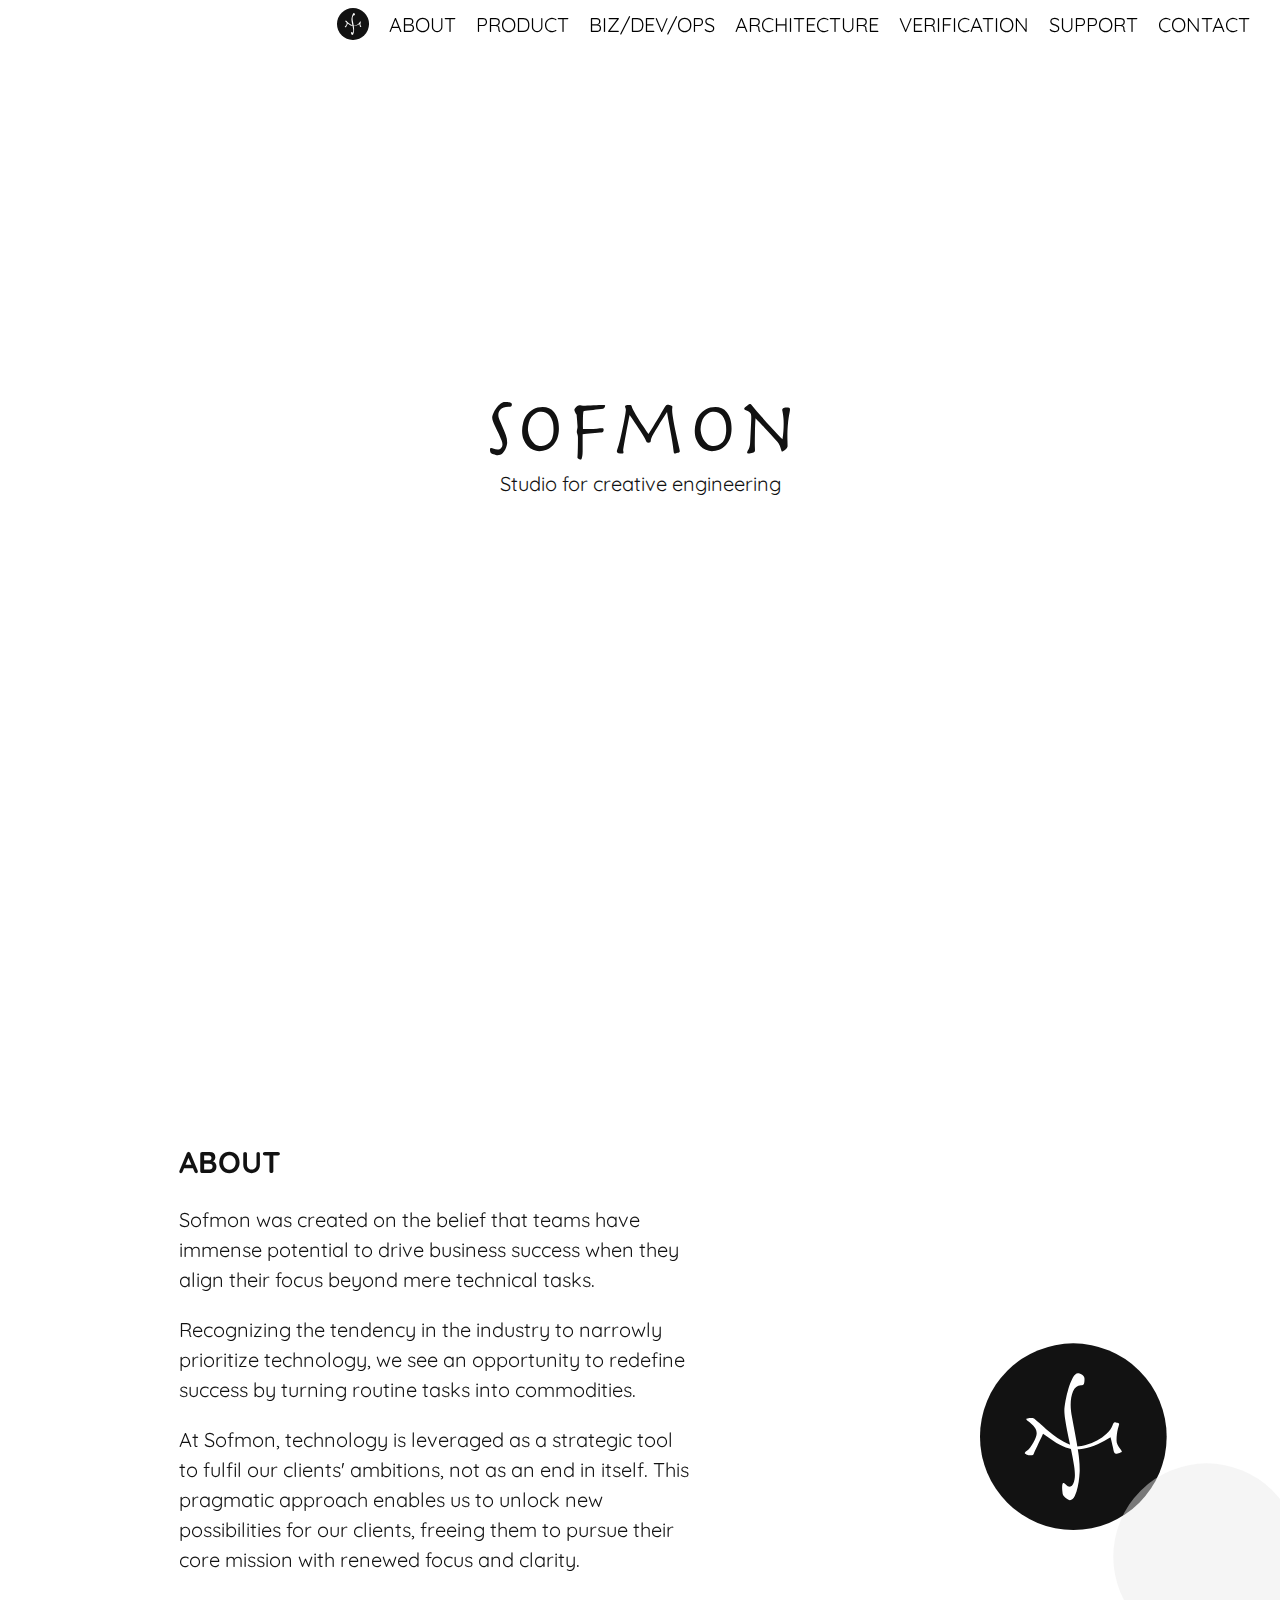
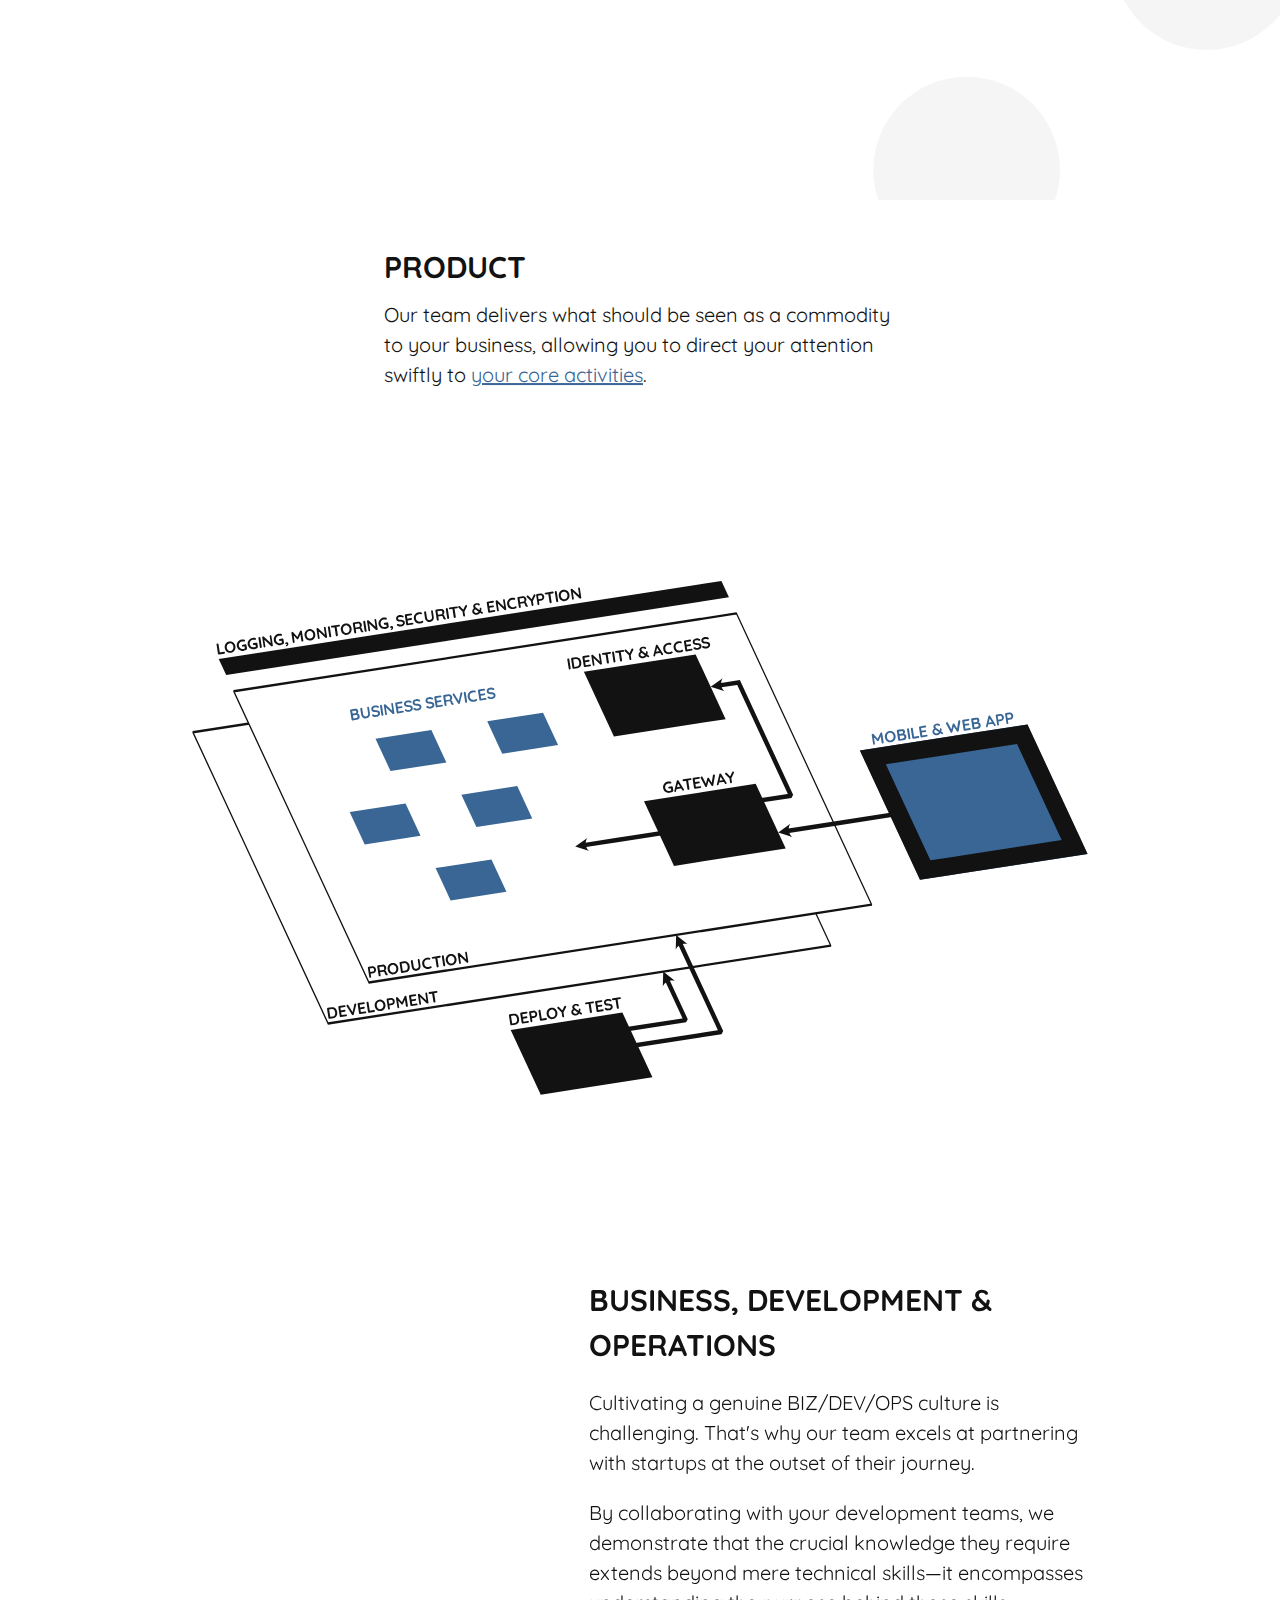
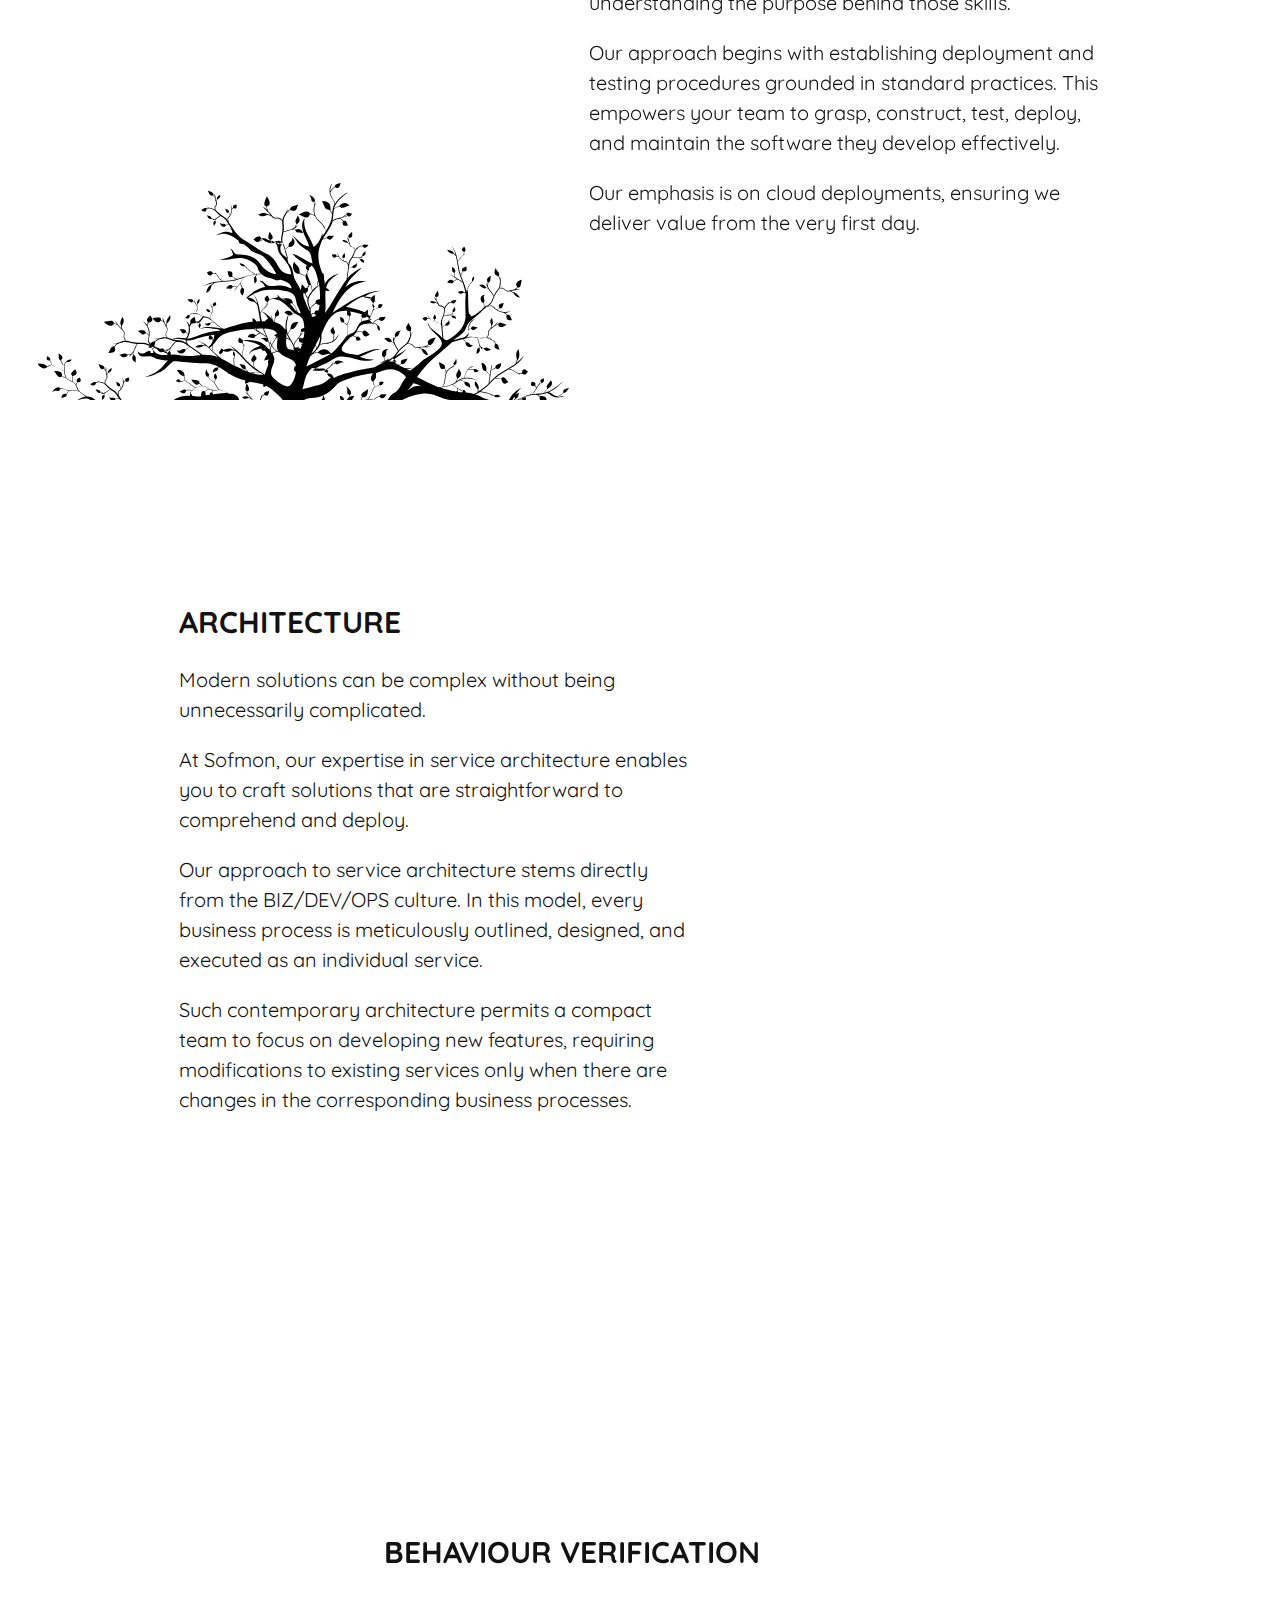
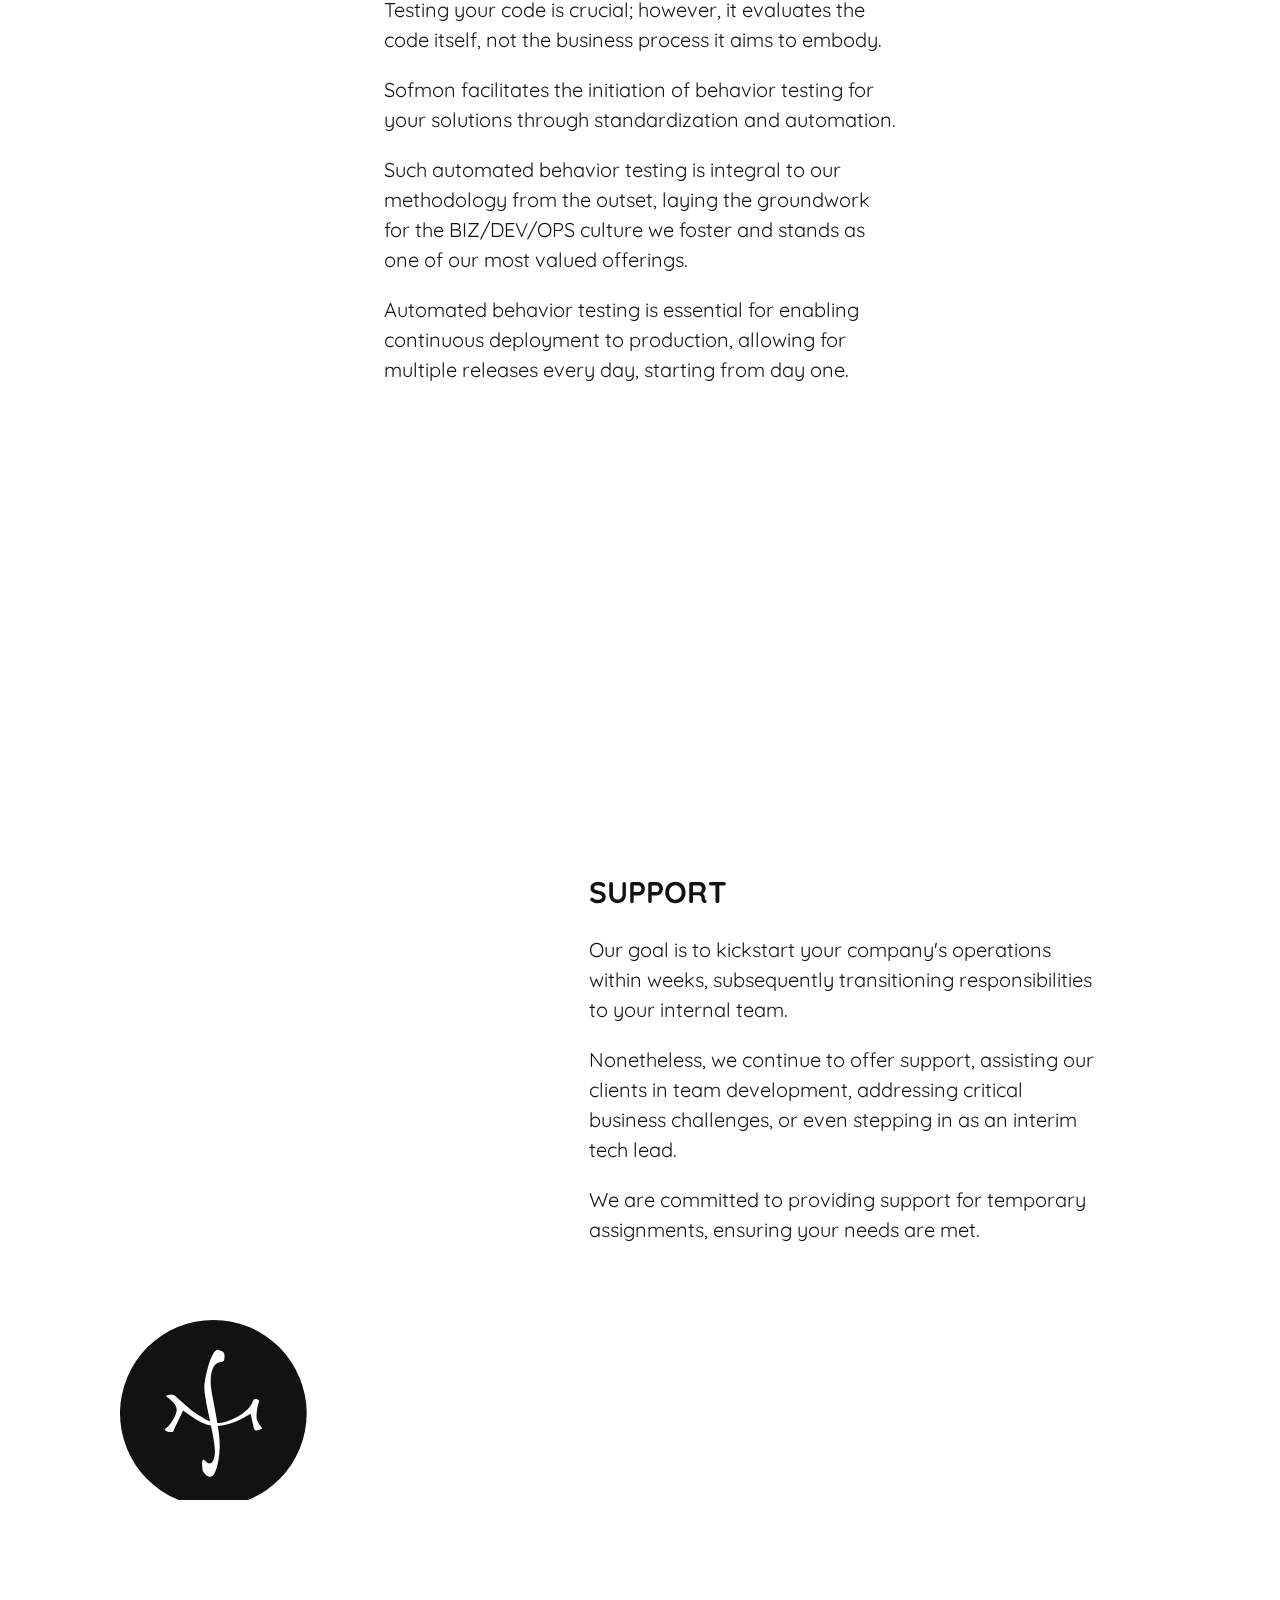
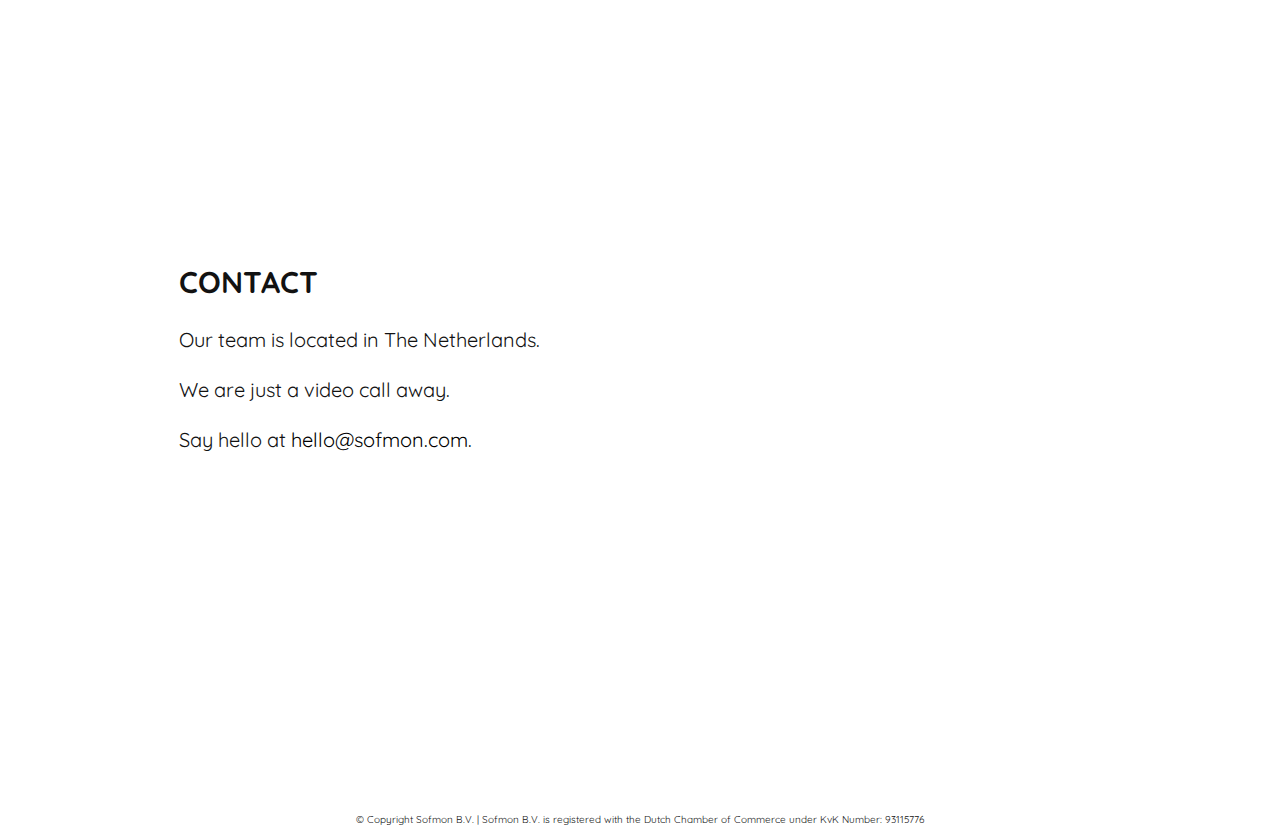
==== docs/index.html @ 9baa93c8 "Cosmetic improvements" ====
<!DOCTYPE html>
<html>

<head>
  <title>sofmon</title>
  <meta charset="utf-8" />
  <meta name="viewport" content="width=device-width, initial-scale=1" />
  <link rel="icon" href="icon.png" />
  <link rel="stylesheet" href="main.css" />
  <link rel="preconnect" href="https://fonts.googleapis.com">
  <link rel="preconnect" href="https://fonts.gstatic.com" crossorigin>
  <link href="https://fonts.googleapis.com/css2?family=Quicksand:wght@500&display=swap" rel="stylesheet">
</head>

<body>
  <section id="home">
    <div class="center" style="text-align: center;">
      <h1><img src="assets/sofmon.svg" width="300px" alt="SOFMON"></h1>

      Studio for creative engineering
    </div>
    <div class="arrow arrow-first"></div>
    <div class="arrow arrow-second"></div>
  </section>
  <section id="about">
    <div class="bg rellax" data-rellax-speed="1" style="background-image: url('assets/about1.svg');"></div>
    <div class="bg rellax" data-rellax-speed="5" style="background-image: url('assets/about2.svg');"></div>
    <div class="bg rellax" data-rellax-speed="15" style="background-image: url('assets/about3.svg');"></div>
    <div class="left">
      <h2>ABOUT</h2>

      <p>Sofmon was created on the belief that teams have immense potential to drive business success when they align
        their focus beyond mere technical tasks.</p>

      <p>Recognizing the tendency in the industry to narrowly prioritize technology, we see an opportunity to redefine
        success by turning routine tasks into commodities.</p>

      <p>At Sofmon, technology is leveraged as a strategic tool to fulfil our clients' ambitions, not as an end in
        itself. This pragmatic approach enables us to unlock new possibilities for our clients, freeing them to pursue
        their core
        mission with renewed focus and clarity.
      </p>
    </div>
  </section>
  <section id="product">
    <div class="center">
      <div>
        <h2>PRODUCT</h2>
        Our team delivers what should be seen as a commodity to your business, allowing you to direct your attention
        swiftly to <span style="color:#396695; text-decoration: underline;">your core activities</span>.
      </div>
      <div class="product-image">
        <object class="rellax" data-rellax-speed="1" type="image/svg+xml" data="assets/product.svg"></object>
      </div>
    </div>
  </section>
  <section id="biz-dev-ops">
    <div class="bg rellax" data-rellax-speed="3" style="background-image: url('assets/bizdevops.svg');"></div>
    <div class="right">
      <h2>BUSINESS, DEVELOPMENT &amp; OPERATIONS</h2>

      <p>Cultivating a genuine BIZ/DEV/OPS culture is challenging. That's why our team excels at partnering with
        startups at the outset of their journey.</p>

      <p>By collaborating with your development teams, we demonstrate that the crucial knowledge they require extends
        beyond mere technical skills—it encompasses understanding the purpose behind those skills.</p>

      <p>Our approach begins with establishing deployment and testing procedures grounded in standard practices. This
        empowers your team to grasp, construct, test, deploy, and maintain the software they develop effectively.</p>

      <p>Our emphasis is on cloud deployments, ensuring we deliver value from the very first day.</p>
    </div>
  </section>
  <section id="architecture">
    <div class="bg rellax" data-rellax-speed="5" style="background-image: url('assets/arch1.svg');"></div>
    <div class="bg rellax" data-rellax-speed="6" style="background-image: url('assets/arch2.svg');"></div>
    <div class="left">
      <h2>ARCHITECTURE</h2>

      <p>Modern solutions can be complex without being unnecessarily complicated.</p>

      <p>At Sofmon, our expertise in service architecture enables you to craft solutions that are straightforward to
        comprehend and deploy.</p>

      <p>Our approach to service architecture stems directly from the BIZ/DEV/OPS culture. In this model, every business
        process is meticulously outlined, designed, and executed as an individual service.</p>

      <p>Such contemporary architecture permits a compact team to focus on developing new features, requiring
        modifications to existing services only when there are changes in the corresponding business processes.</p>
    </div>
  </section>
  <section id="verification">
    <div class="bg rellax" data-rellax-speed="2" style="background-image: url('assets/behave.svg');"></div>
    <div class="center">
      <h2>BEHAVIOUR VERIFICATION</h2>

      <p>Testing your code is crucial; however, it evaluates the code itself, not the business process it aims to
        embody.</p>

      <p>Sofmon facilitates the initiation of behavior testing for your solutions through standardization and
        automation.</p>

      <p>Such automated behavior testing is integral to our methodology from the outset, laying the groundwork for the
        BIZ/DEV/OPS culture we foster and stands as one of our most valued offerings.</p>

      <p>Automated behavior testing is essential for enabling continuous deployment to production, allowing for multiple
        releases every day, starting from day one.</p>
    </div>
  </section>
  <section id="support">
    <div class="bg rellax" data-rellax-speed="1" style="background-image: url('assets/support1.svg');"></div>
    <div class="bg rellax" data-rellax-speed="5" style="background-image: url('assets/support2.svg');"></div>
    <div class="bg rellax" data-rellax-speed="15" style="background-image: url('assets/support3.svg');"></div>
    <div class="right">
      <h2>SUPPORT</h2>

      <p>Our goal is to kickstart your company's operations within weeks, subsequently transitioning responsibilities to
        your internal team.</p>

      <p>Nonetheless, we continue to offer support, assisting our clients in team development, addressing critical
        business challenges, or even stepping in as an interim tech lead.</p>

      <p>We are committed to providing support for temporary assignments, ensuring your needs are met.</p>
    </div>
  </section>
  <section id="contact">
    <div class="bg rellax" data-rellax-speed="10" style="background-image: url('assets/contact.svg');"></div>
    <div class="left">
      <h2>CONTACT</h2>

      <p>Our team is located in The Netherlands.</p>
      <p>We are just a video call away.</p>
      <p>Say hello at <a href="mailto:hello@sofmon.com">hello@sofmon.com</a>.</p>
    </div>
  </section>
  <nav>
    <ul>
      <li style="padding-top:8px; padding-bottom: 0;"><a href="#home"><img src="assets/sm.svg" width="32px"></a></li>
      <li><a href="#about">ABOUT</a></li>
      <li><a href="#product">PRODUCT</a></li>
      <li><a href="#biz-dev-ops">BIZ/DEV/OPS</a></li>
      <li><a href="#architecture">ARCHITECTURE</a></li>
      <li><a href="#verification">VERIFICATION</a></li>
      <li><a href="#support">SUPPORT</a></li>
      <li><a href="#contact">CONTACT</a></li>
    </ul>
  </nav>
  <script src="rellax/rellax.min.js"></script>
  <script>
    // Accepts any class name
    var rellax = new Rellax('.rellax', { center: true });
  </script>

<footer>
  <p>&copy; Copyright Sofmon B.V. | Sofmon B.V. is registered with the Dutch Chamber of Commerce under KvK Number: 93115776</p>
</body>

</html>
---- docs/main.css ----
html {
  scroll-behavior: smooth;
}

body {
  font-family: 'Quicksand', sans-serif;
  font-size: 20px;
  line-height: 1.5;
  padding: 0;
  margin: 0;
  color: #121212;
  background: #ffffff;
}

h1 {
  color: #121212;
  padding: 0;
  margin: 0;
  font-size: 66px;
  line-height: 1;
}

h2, h3, h4 {
  color: #121212;
  padding: 0;
  margin-bottom: 10px;
}

p {
  padding: 0;
  margin-bottom: 10px;
}

a {
  color: #000000;
  text-decoration: none;
}

nav {
  position: fixed;
  top: 0px;
  white-space: nowrap;
  width: 100%;
  background: #FFFFFFAA;
}

nav ul {
  list-style: none;
  margin: 0;
  padding-right: 20px;
  float: right;
}

nav ul li {
  float: left;
  padding: 10px;
}

section {
  /* fallback for older browsers */
  height: 500px;
  height: 100vh;
  overflow: hidden;
  position: relative;
}

.product-image {
  margin-top: 60px;
  position: relative;
  left: 50%;
  -webkit-transform: translate(-50%, 0);
  transform: translate(-50%, 0);
  width: 70vw;
  height: 70vh;
}

.center {
  text-align: left;
  position: absolute;
  left: 50%;
  top: 50%;
  -webkit-transform: translate(-50%, -50%);
  transform: translate(-50%, -50%);
  width: 40vw;
  background: #FFFFFFAA;
}

.right {
  text-align: left;
  position: absolute;
  left: 50%;
  top: 50%;
  -webkit-transform: translate(-10%, -50%);
  transform: translate(-10%, -50%);
  width: 40vw;
  background: #FFFFFFAA;
}

.left {
  text-align: left;
  position: absolute;
  left: 50%;
  top: 50%;
  -webkit-transform: translate(-90%, -50%);
  transform: translate(-90%, -50%);
  width: 40vw;
  background: #FFFFFFAA;
}

.bg {
  position: absolute;
  left: 0;
  bottom: 0;
  width: 100%;
  height: 100%;
  background-size: cover;
  background-repeat: no-repeat;
  background-position: center bottom;
  background-attachment: fixed;
}

footer {
  text-align: center;
  padding: 2px;
  font-size: 10px;
}

@media only screen and (max-width: 800px) {
  nav {
    display: none;
  }
  .arrow {
    display: none;
  }
  section {
    /* fallback for older browsers */
    height: auto;
    height: auto;
    overflow: visible;
    position: relative;
  }
  h1 {
    margin-top: 50px;
  }
  .product-image {
    margin-top: 20px;
    position: relative;
    left: 0;
    -webkit-transform: translate(0, 0);
    transform: translate(0, 0);
    width: auto;
    height: auto;
  }
  .center, .right, .left {
    text-align: left;
    position: relative;
    left: 0;
    top: 0;
    -webkit-transform: translate(0, 0);
    transform: translate(0, 0);
    width: auto;
    background: #FFFFFFCC;
    padding: 10px;
  }
  .bg {
    display: none;
  }
  footer {
    text-align: left;
    margin: 10px;
  }
}

/* scroll arrow */

.arrow {
  opacity: 0;
  position: absolute;
  left: 50%;
  top: 90%;
  transform-origin: 50% 90%;
  transform: translate3d(-50%, -90%, 0);
}

.arrow-first {
  animation: arrow-movement 2s ease-in-out infinite;
}

.arrow-second {
  animation: arrow-movement 2s 1s ease-in-out infinite;
}

.arrow:before, .arrow:after {
  background: #414141;
  content: '';
  display: block;
  height: 1px;
  position: absolute;
  top: 0;
  left: 0;
  width: 20px;
}

.arrow:before {
  transform: rotate(45deg) translateX(-23%);
  transform-origin: top left;
}

.arrow:after {
  transform: rotate(-45deg) translateX(23%);
  transform-origin: top right;
}

@keyframes arrow-movement {
  0% {
    opacity: 0;
    top: 88%;
  }
  70% {
    opacity: 1;
  }
  100% {
    opacity: 0;
  }
}
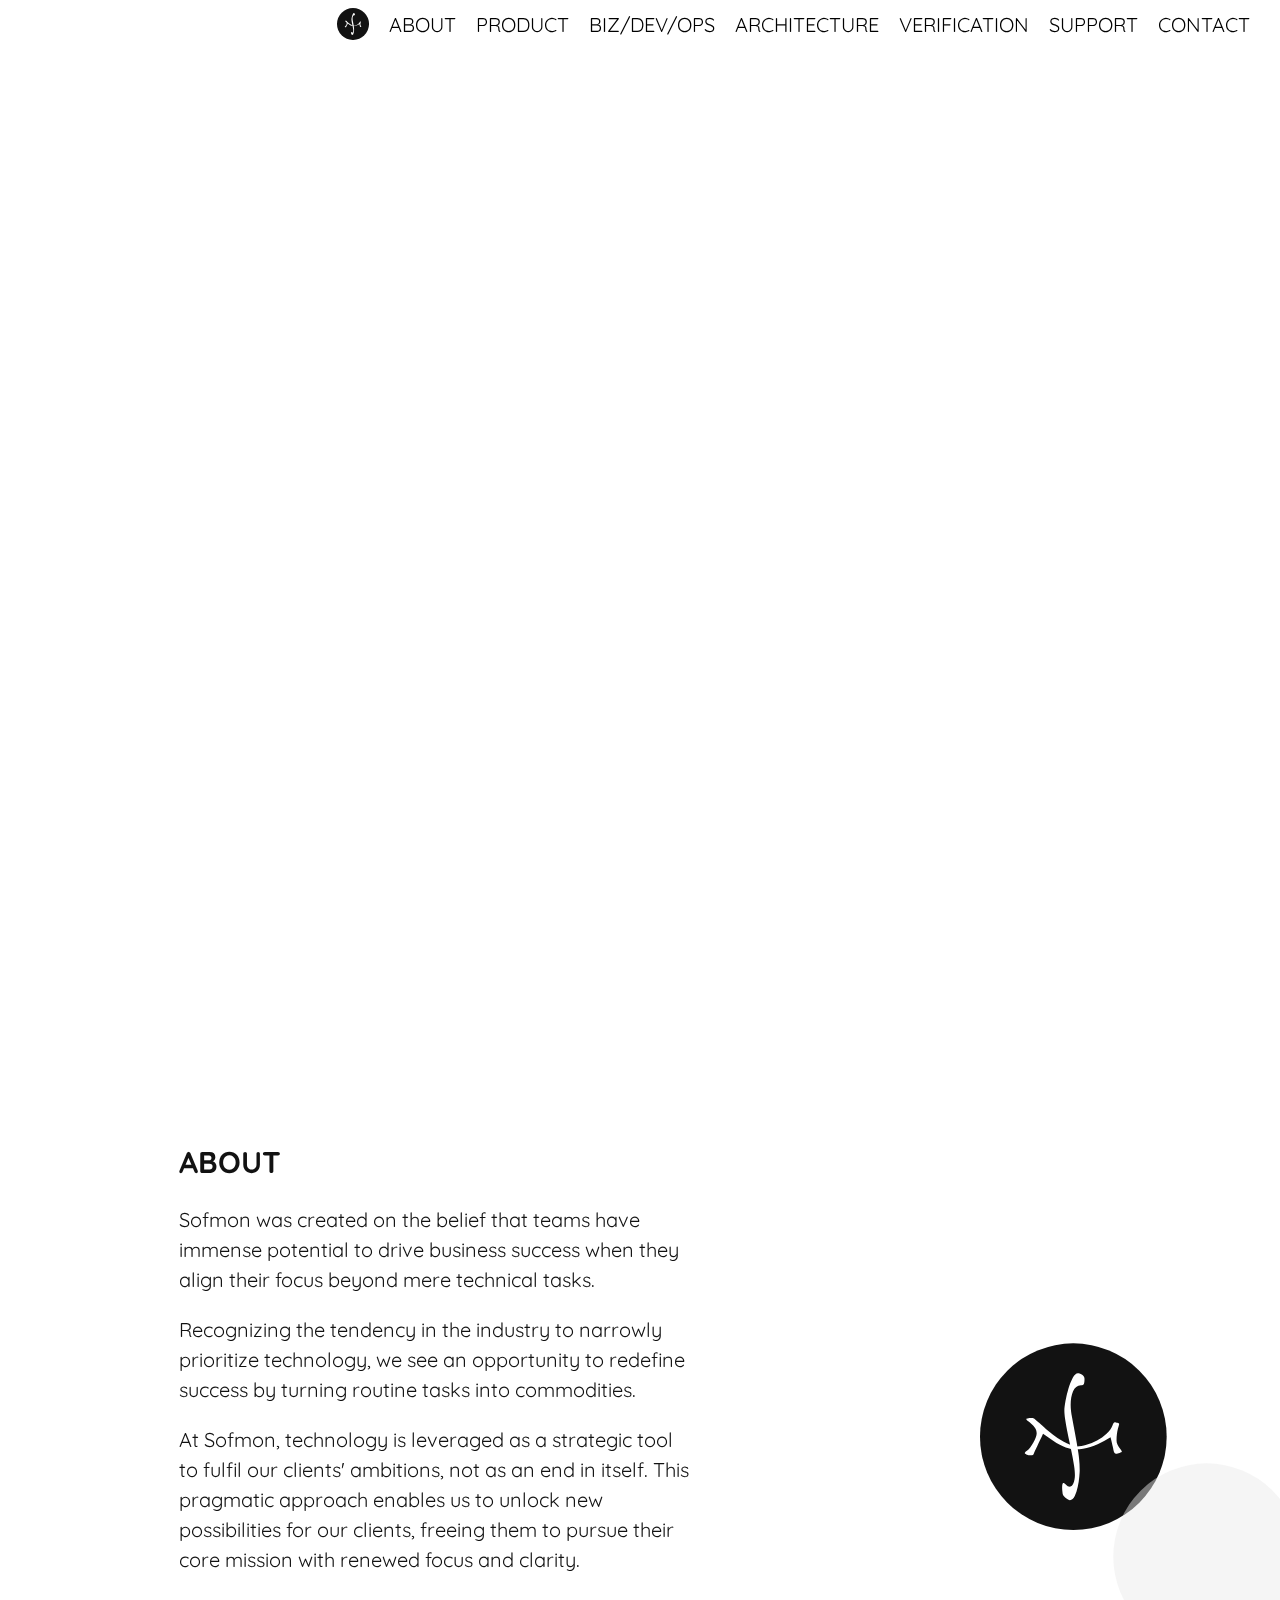
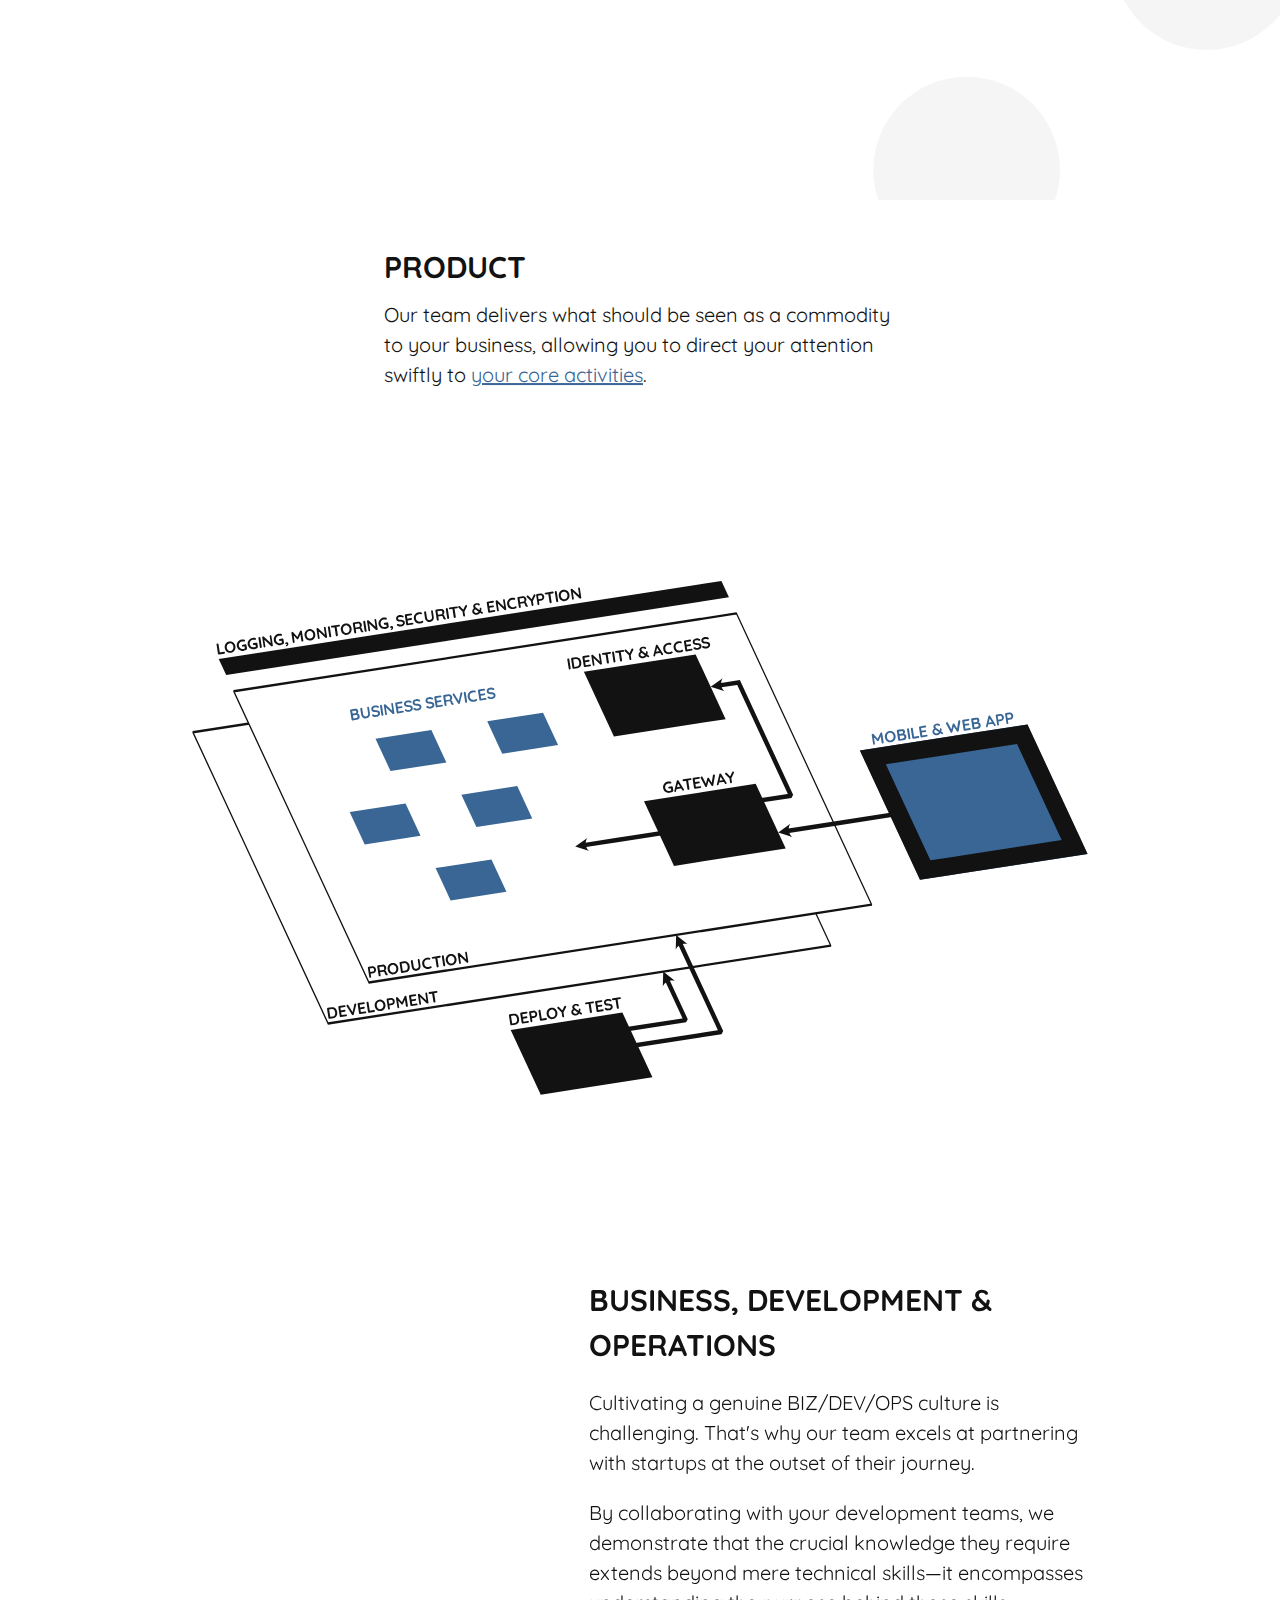
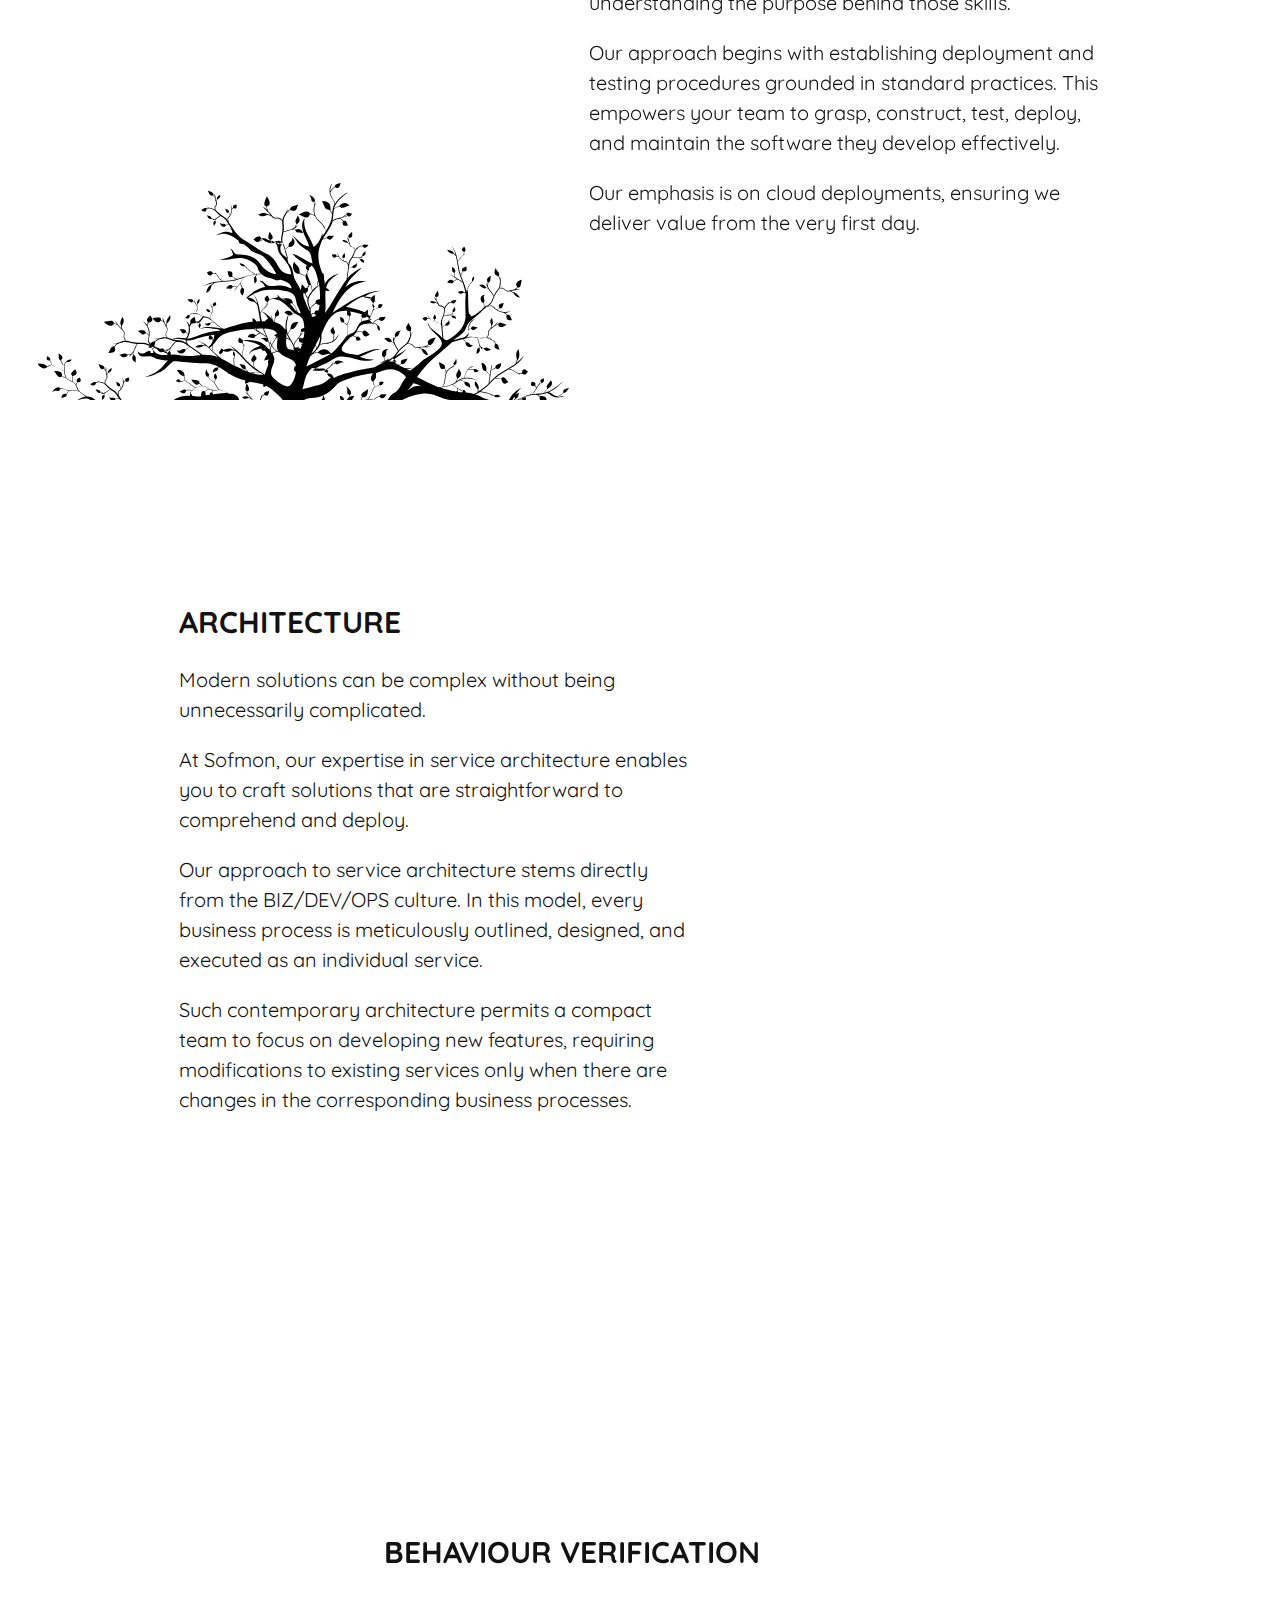
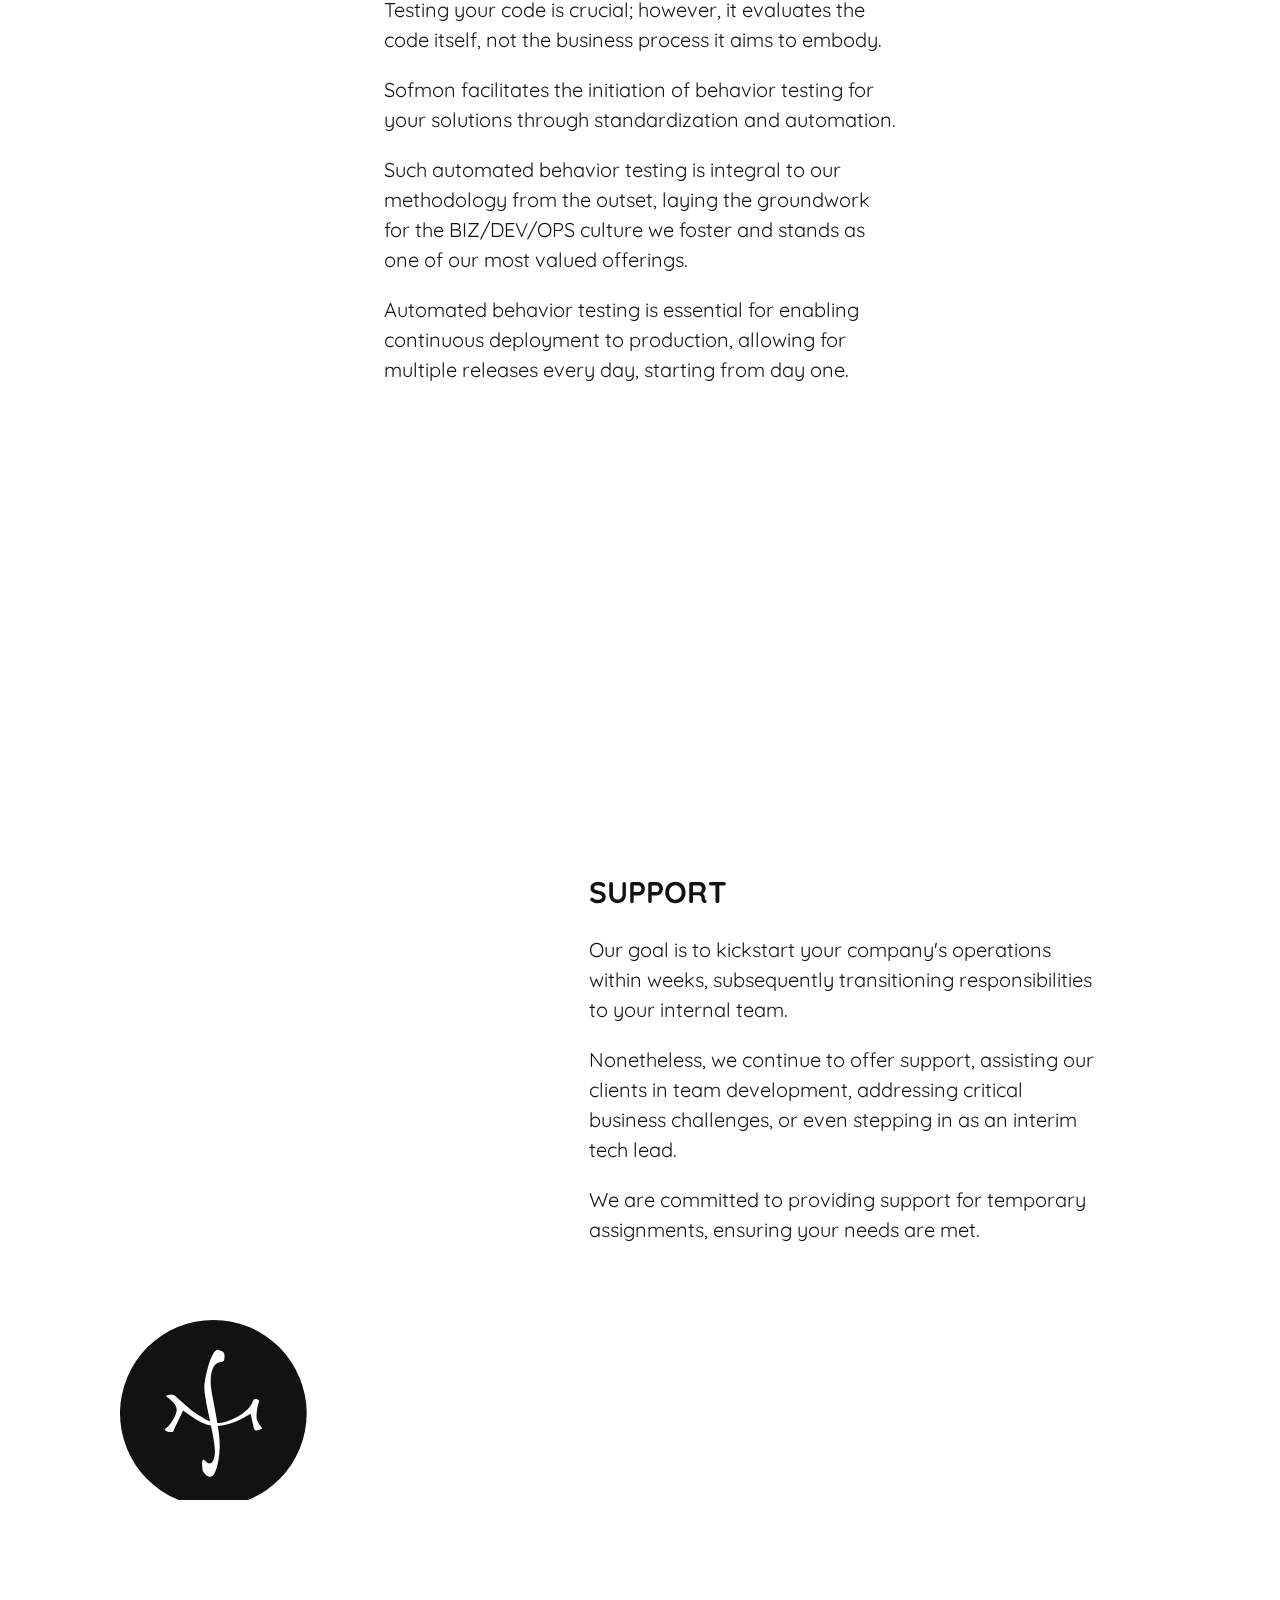
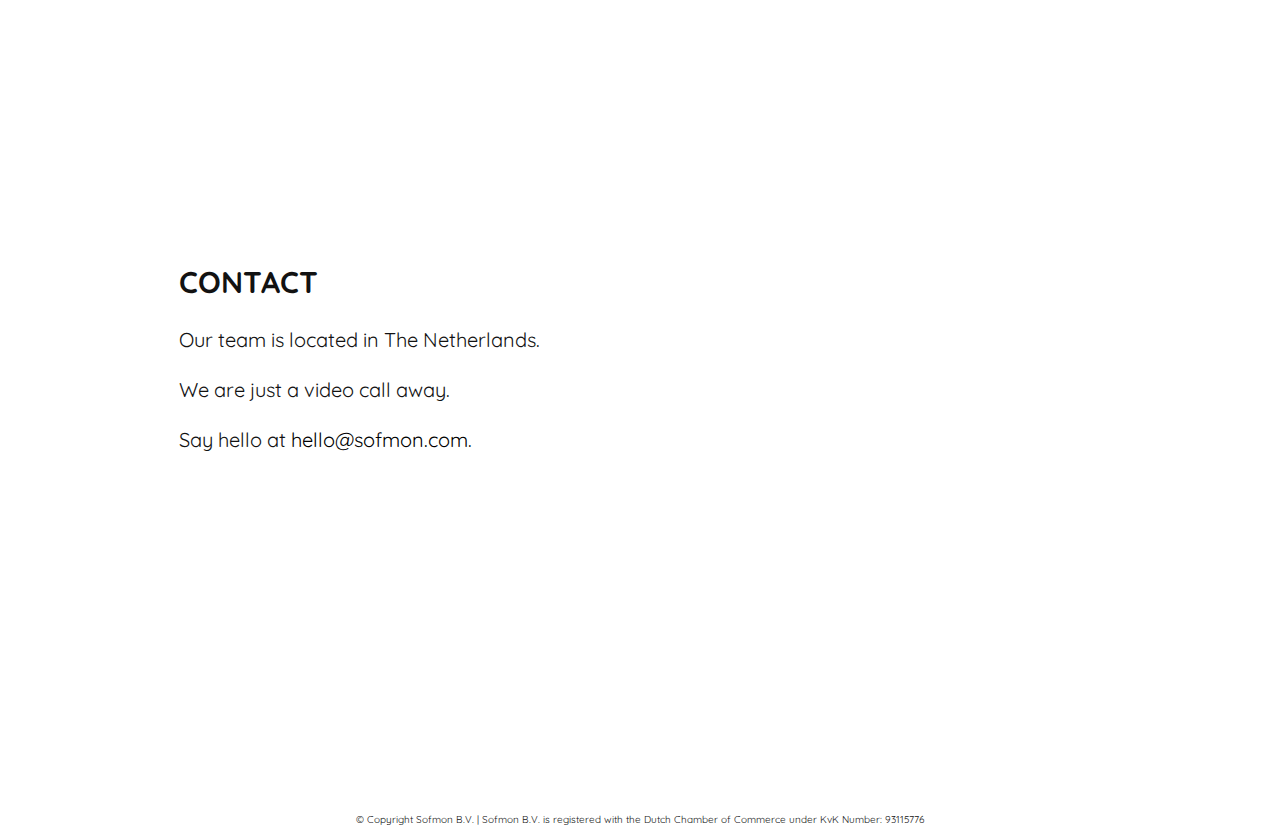
==== commit 78900e0c: "Adding intro video" ====
--- a/docs/index.html
+++ b/docs/index.html
@@ -14,10 +14,8 @@
 
 <body>
   <section id="home">
-    <div class="center" style="text-align: center;">
-      <h1><img src="assets/sofmon.svg" width="300px" alt="SOFMON"></h1>
-
-      Studio for creative engineering
+    <div class="start" style="text-align: center;">
+      <div style="position: relative; overflow: hidden; aspect-ratio: 1920/1080"><iframe src="https://share.synthesia.io/embeds/videos/47afa7d8-3240-45ff-8194-a4feb483b802" loading="lazy" title="Synthesia video player - Intro" allow="encrypted-media; fullscreen;" style="position: absolute; width: 100%; height: 100%; top: 0; left: 0; border: none; padding: 0; margin: 0; overflow:hidden;"></iframe></div>
     </div>
     <div class="arrow arrow-first"></div>
     <div class="arrow arrow-second"></div>
--- a/docs/main.css
+++ b/docs/main.css
@@ -72,6 +72,17 @@
   transform: translate(-50%, 0);
   width: 70vw;
   height: 70vh;
+}
+
+.start {
+  text-align: left;
+  position: absolute;
+  left: 50%;
+  top: 50%;
+  -webkit-transform: translate(-50%, -50%);
+  transform: translate(-50%, -50%);
+  width: 70vw;
+  background: #FFFFFFAA;
 }
 
 .center {
@@ -151,7 +162,7 @@
     width: auto;
     height: auto;
   }
-  .center, .right, .left {
+  .start, .center, .right, .left {
     text-align: left;
     position: relative;
     left: 0;
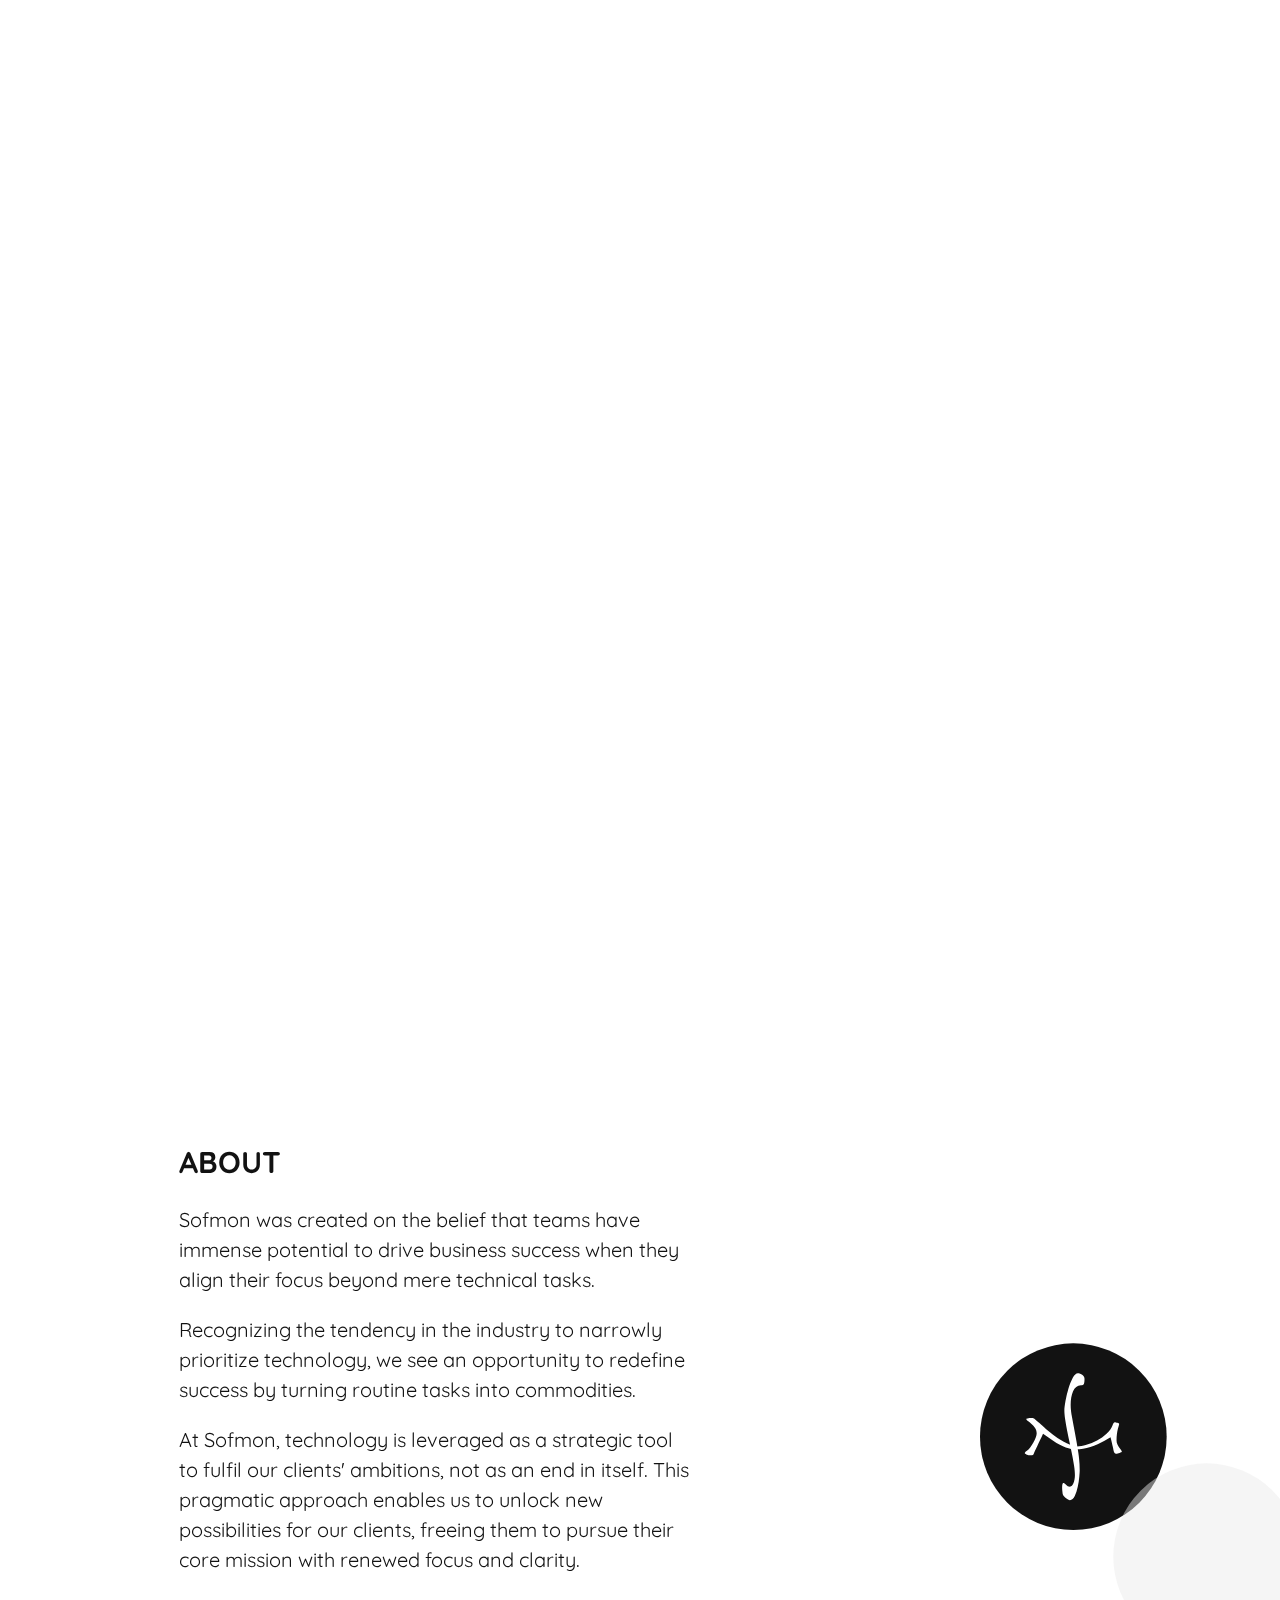
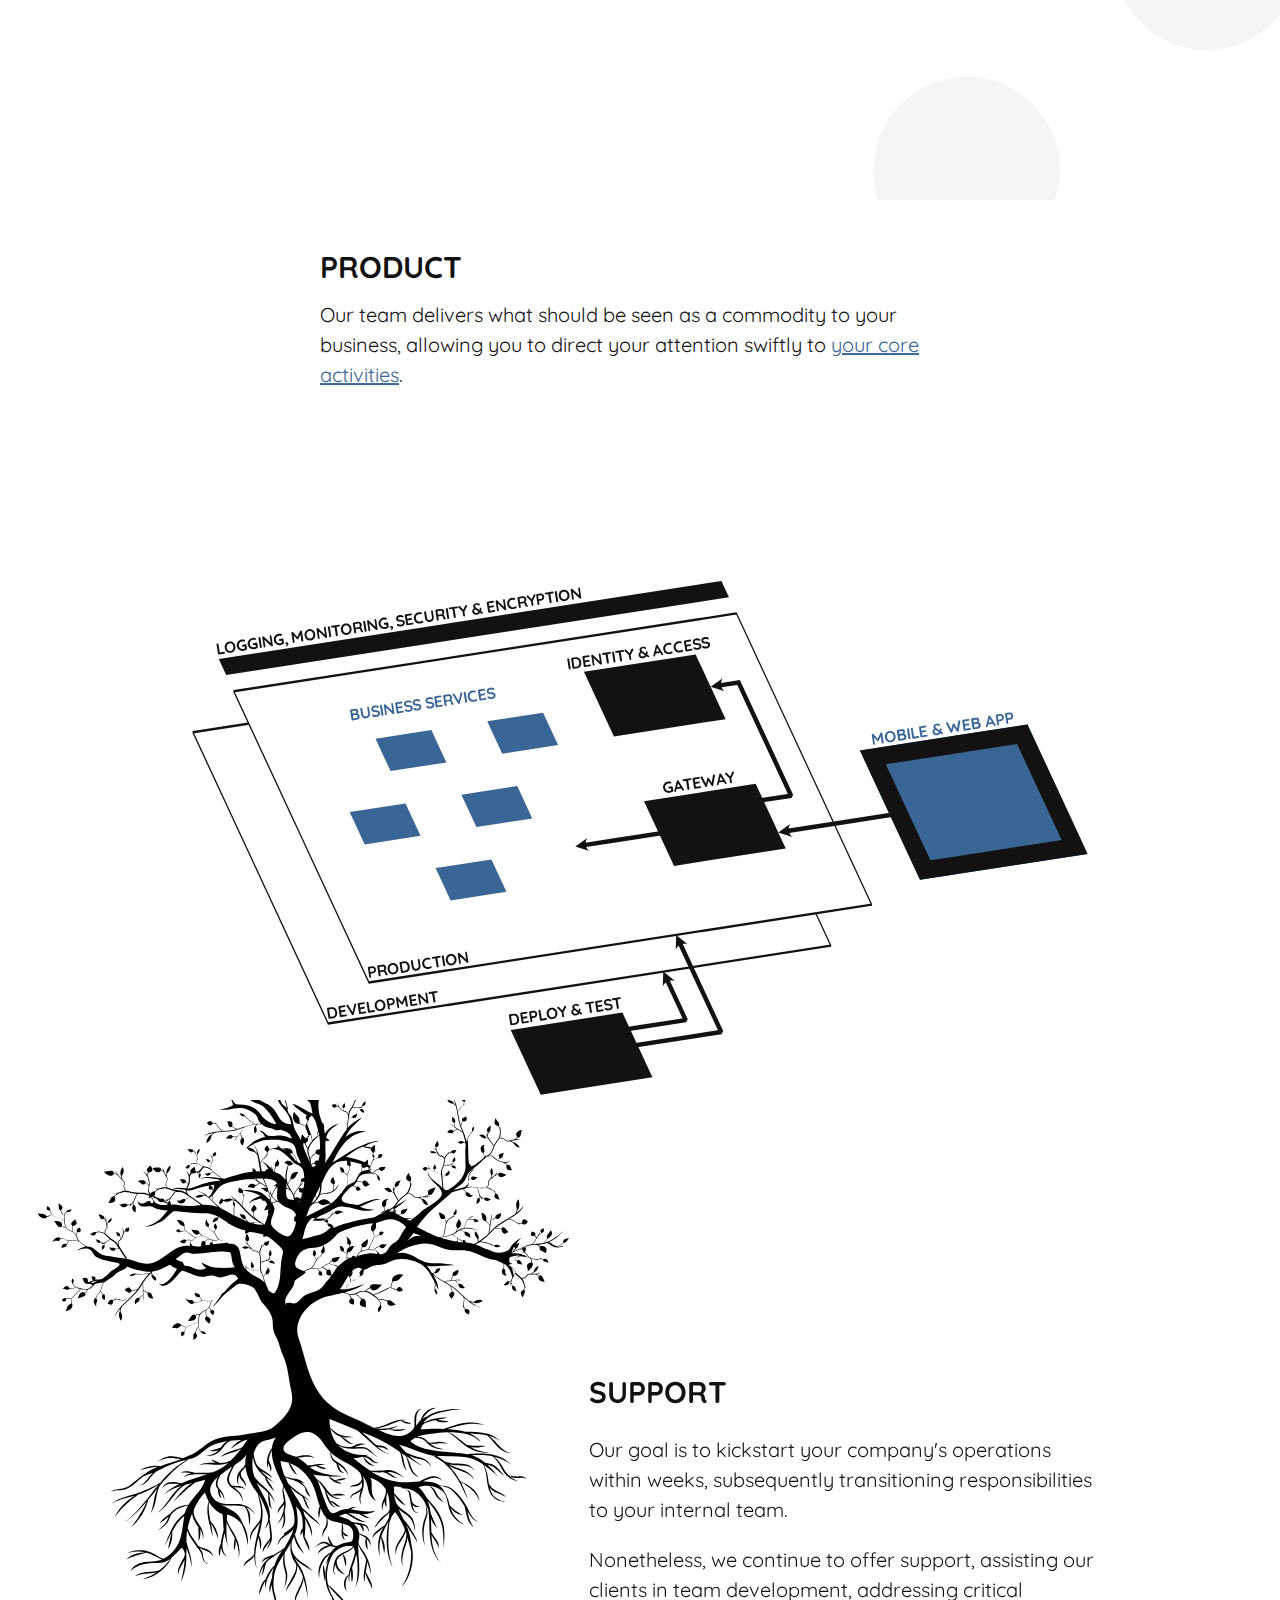
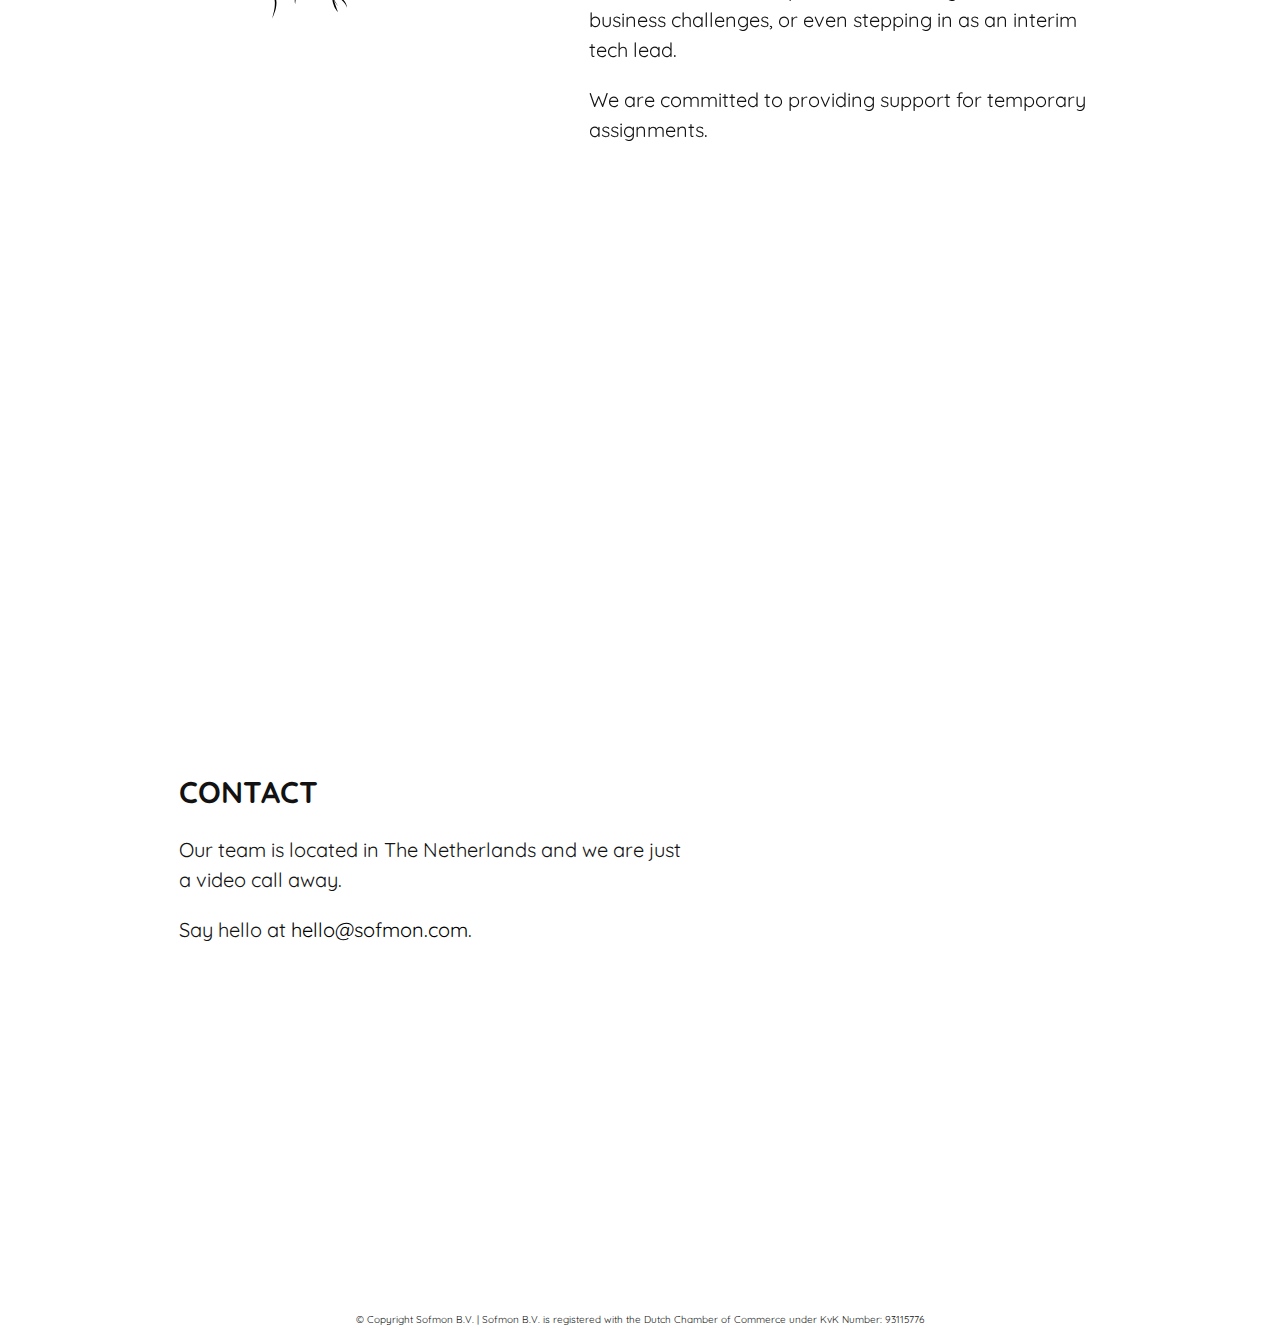
==== commit 0f53950a: "Talk less, say more ..." ====
--- a/docs/index.html
+++ b/docs/index.html
@@ -9,13 +9,37 @@
   <link rel="stylesheet" href="main.css" />
   <link rel="preconnect" href="https://fonts.googleapis.com">
   <link rel="preconnect" href="https://fonts.gstatic.com" crossorigin>
-  <link href="https://fonts.googleapis.com/css2?family=Quicksand:wght@500&display=swap" rel="stylesheet">
+  <link href="https://fonts.googleapis.com/css2?family=Quicksand:wght@300&display=swap" rel="stylesheet">
+  <style>
+    .vborder {
+        position: absolute;
+        background-color: white;
+    }
+    .vtop, .vbottom {
+        height: 3px;
+        left: 0;
+        right: 0;
+    }
+    .vleft, .vright {
+        width: 3px;
+        top: 0;
+        bottom: 0;
+    }
+    .vtop { top: -1px; }
+    .vbottom { bottom: -1px; }
+    .vleft { left: -1px; }
+    .vright { right: -1px; }
+  </style>
 </head>
 
 <body>
   <section id="home">
     <div class="start" style="text-align: center;">
       <div style="position: relative; overflow: hidden; aspect-ratio: 1920/1080"><iframe src="https://share.synthesia.io/embeds/videos/47afa7d8-3240-45ff-8194-a4feb483b802" loading="lazy" title="Synthesia video player - Intro" allow="encrypted-media; fullscreen;" style="position: absolute; width: 100%; height: 100%; top: 0; left: 0; border: none; padding: 0; margin: 0; overflow:hidden;"></iframe></div>
+      <div class="vborder vtop"></div>
+      <div class="vborder vbottom"></div>
+      <div class="vborder vleft"></div>
+      <div class="vborder vright"></div>
     </div>
     <div class="arrow arrow-first"></div>
     <div class="arrow arrow-second"></div>
@@ -52,63 +76,8 @@
       </div>
     </div>
   </section>
-  <section id="biz-dev-ops">
-    <div class="bg rellax" data-rellax-speed="3" style="background-image: url('assets/bizdevops.svg');"></div>
-    <div class="right">
-      <h2>BUSINESS, DEVELOPMENT &amp; OPERATIONS</h2>
-
-      <p>Cultivating a genuine BIZ/DEV/OPS culture is challenging. That's why our team excels at partnering with
-        startups at the outset of their journey.</p>
-
-      <p>By collaborating with your development teams, we demonstrate that the crucial knowledge they require extends
-        beyond mere technical skills—it encompasses understanding the purpose behind those skills.</p>
-
-      <p>Our approach begins with establishing deployment and testing procedures grounded in standard practices. This
-        empowers your team to grasp, construct, test, deploy, and maintain the software they develop effectively.</p>
-
-      <p>Our emphasis is on cloud deployments, ensuring we deliver value from the very first day.</p>
-    </div>
-  </section>
-  <section id="architecture">
-    <div class="bg rellax" data-rellax-speed="5" style="background-image: url('assets/arch1.svg');"></div>
-    <div class="bg rellax" data-rellax-speed="6" style="background-image: url('assets/arch2.svg');"></div>
-    <div class="left">
-      <h2>ARCHITECTURE</h2>
-
-      <p>Modern solutions can be complex without being unnecessarily complicated.</p>
-
-      <p>At Sofmon, our expertise in service architecture enables you to craft solutions that are straightforward to
-        comprehend and deploy.</p>
-
-      <p>Our approach to service architecture stems directly from the BIZ/DEV/OPS culture. In this model, every business
-        process is meticulously outlined, designed, and executed as an individual service.</p>
-
-      <p>Such contemporary architecture permits a compact team to focus on developing new features, requiring
-        modifications to existing services only when there are changes in the corresponding business processes.</p>
-    </div>
-  </section>
-  <section id="verification">
-    <div class="bg rellax" data-rellax-speed="2" style="background-image: url('assets/behave.svg');"></div>
-    <div class="center">
-      <h2>BEHAVIOUR VERIFICATION</h2>
-
-      <p>Testing your code is crucial; however, it evaluates the code itself, not the business process it aims to
-        embody.</p>
-
-      <p>Sofmon facilitates the initiation of behavior testing for your solutions through standardization and
-        automation.</p>
-
-      <p>Such automated behavior testing is integral to our methodology from the outset, laying the groundwork for the
-        BIZ/DEV/OPS culture we foster and stands as one of our most valued offerings.</p>
-
-      <p>Automated behavior testing is essential for enabling continuous deployment to production, allowing for multiple
-        releases every day, starting from day one.</p>
-    </div>
-  </section>
   <section id="support">
-    <div class="bg rellax" data-rellax-speed="1" style="background-image: url('assets/support1.svg');"></div>
-    <div class="bg rellax" data-rellax-speed="5" style="background-image: url('assets/support2.svg');"></div>
-    <div class="bg rellax" data-rellax-speed="15" style="background-image: url('assets/support3.svg');"></div>
+    <div class="bg rellax" data-rellax-speed="-2" style="background-image: url('assets/bizdevops.svg');"></div>
     <div class="right">
       <h2>SUPPORT</h2>
 
@@ -118,7 +87,7 @@
       <p>Nonetheless, we continue to offer support, assisting our clients in team development, addressing critical
         business challenges, or even stepping in as an interim tech lead.</p>
 
-      <p>We are committed to providing support for temporary assignments, ensuring your needs are met.</p>
+      <p>We are committed to providing support for temporary assignments.</p>
     </div>
   </section>
   <section id="contact">
@@ -126,23 +95,11 @@
     <div class="left">
       <h2>CONTACT</h2>
 
-      <p>Our team is located in The Netherlands.</p>
-      <p>We are just a video call away.</p>
+      <p>Our team is located in The Netherlands and we are just a video call away.</p>
       <p>Say hello at <a href="mailto:hello@sofmon.com">hello@sofmon.com</a>.</p>
     </div>
   </section>
-  <nav>
-    <ul>
-      <li style="padding-top:8px; padding-bottom: 0;"><a href="#home"><img src="assets/sm.svg" width="32px"></a></li>
-      <li><a href="#about">ABOUT</a></li>
-      <li><a href="#product">PRODUCT</a></li>
-      <li><a href="#biz-dev-ops">BIZ/DEV/OPS</a></li>
-      <li><a href="#architecture">ARCHITECTURE</a></li>
-      <li><a href="#verification">VERIFICATION</a></li>
-      <li><a href="#support">SUPPORT</a></li>
-      <li><a href="#contact">CONTACT</a></li>
-    </ul>
-  </nav>
+ 
   <script src="rellax/rellax.min.js"></script>
   <script>
     // Accepts any class name
--- a/docs/main.css
+++ b/docs/main.css
@@ -92,7 +92,7 @@
   top: 50%;
   -webkit-transform: translate(-50%, -50%);
   transform: translate(-50%, -50%);
-  width: 40vw;
+  width: 50vw;
   background: #FFFFFFAA;
 }
 
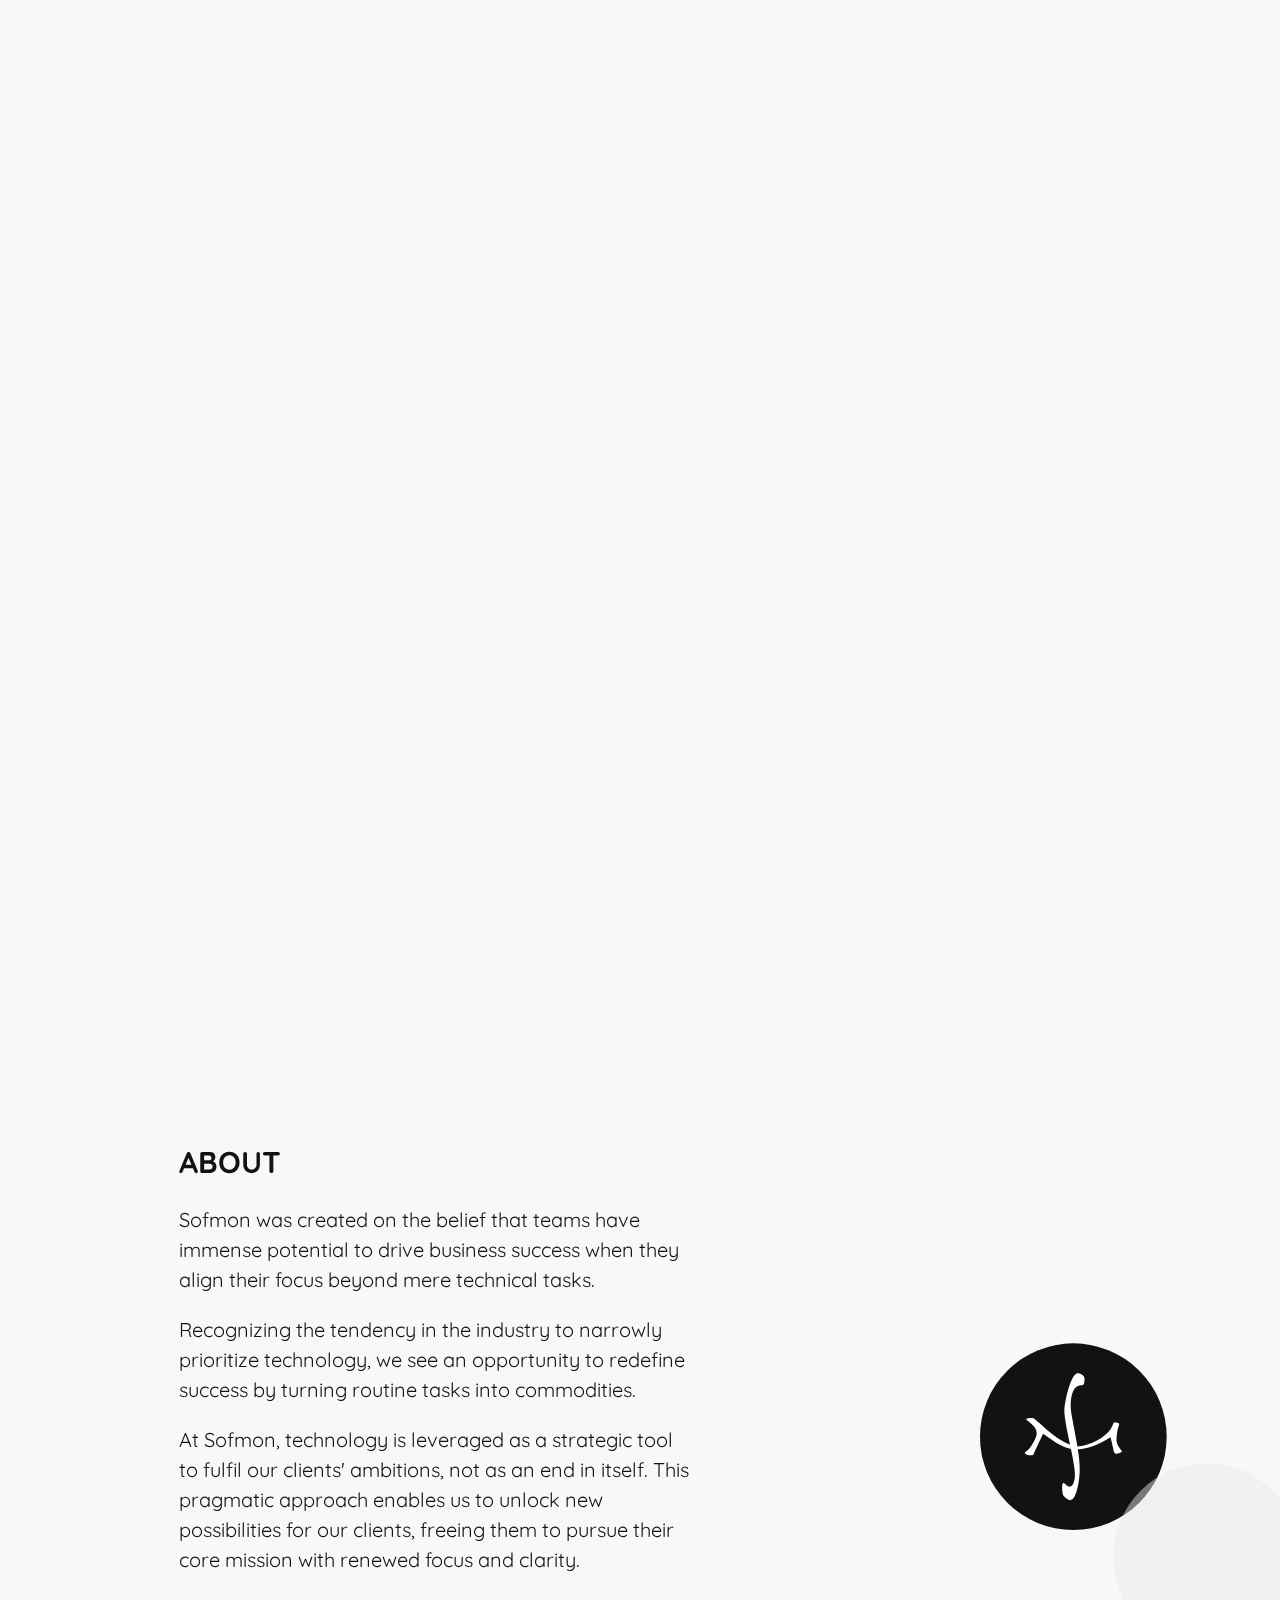
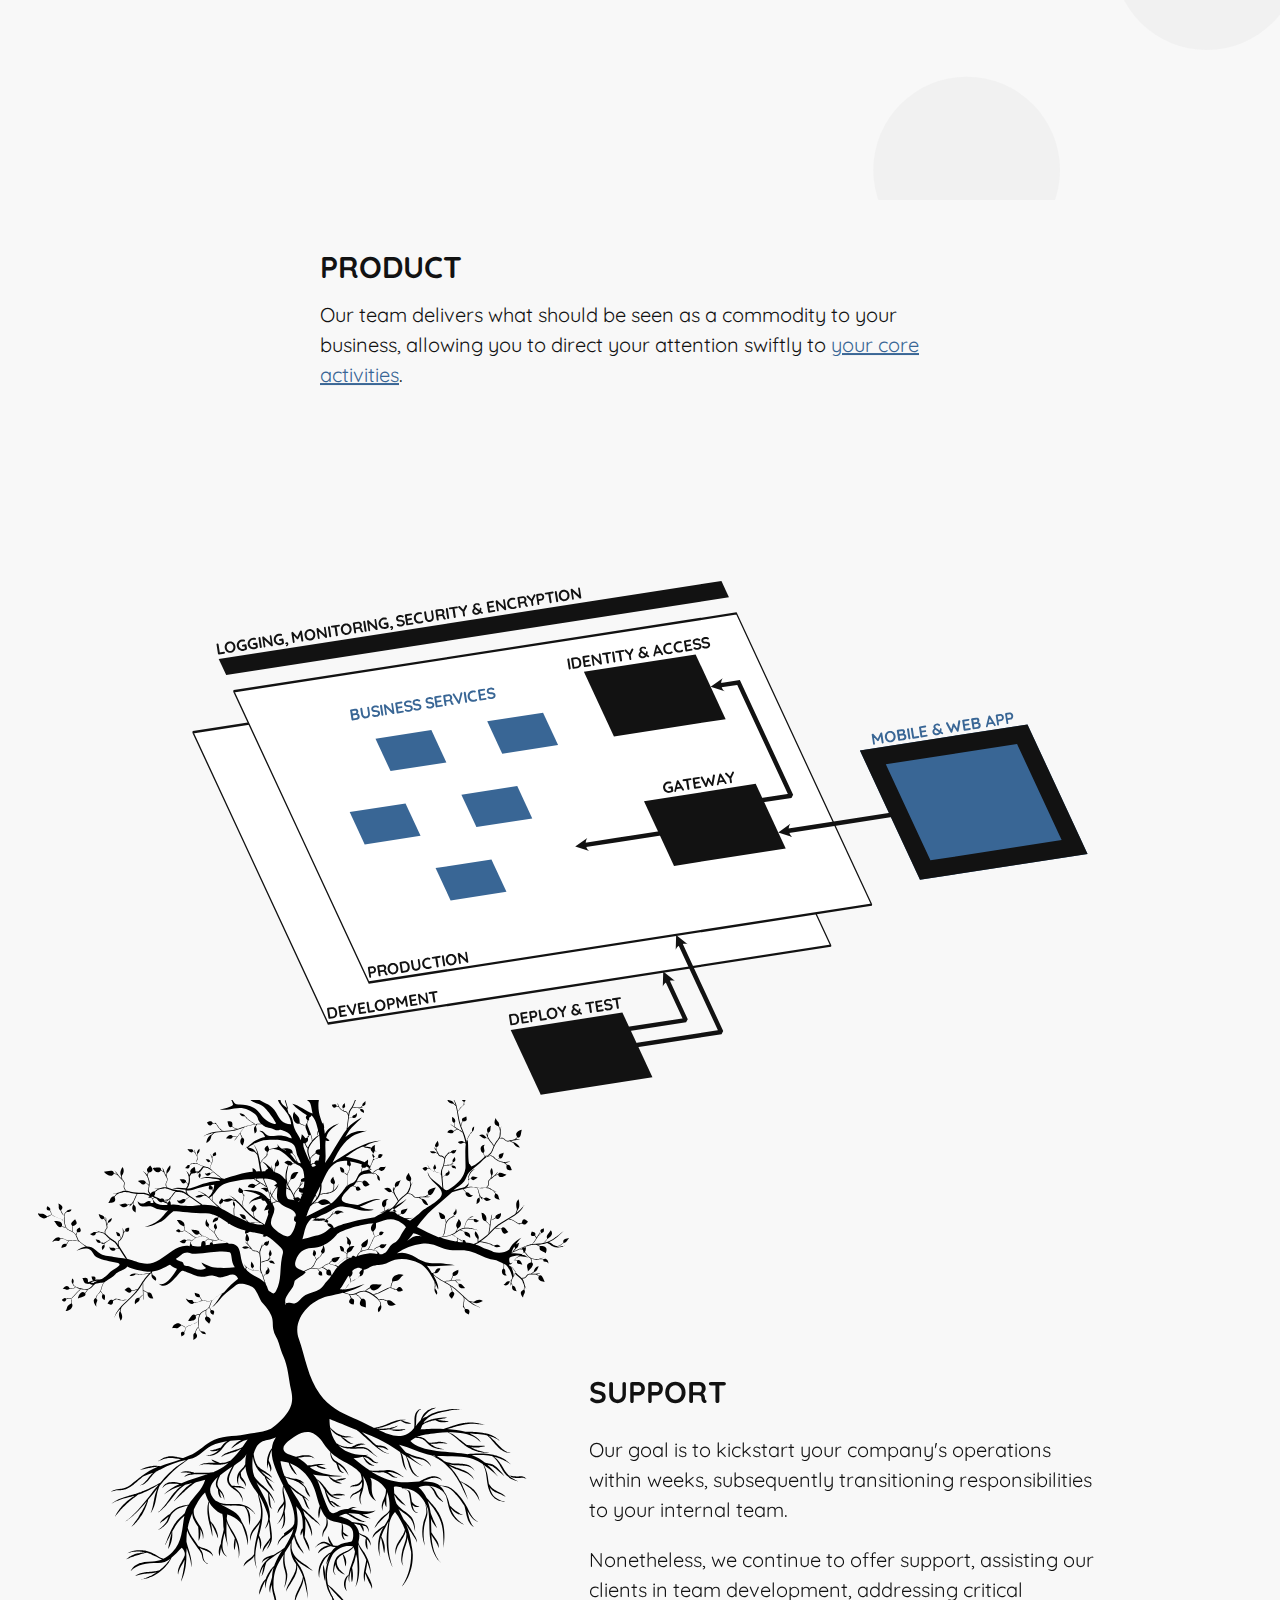
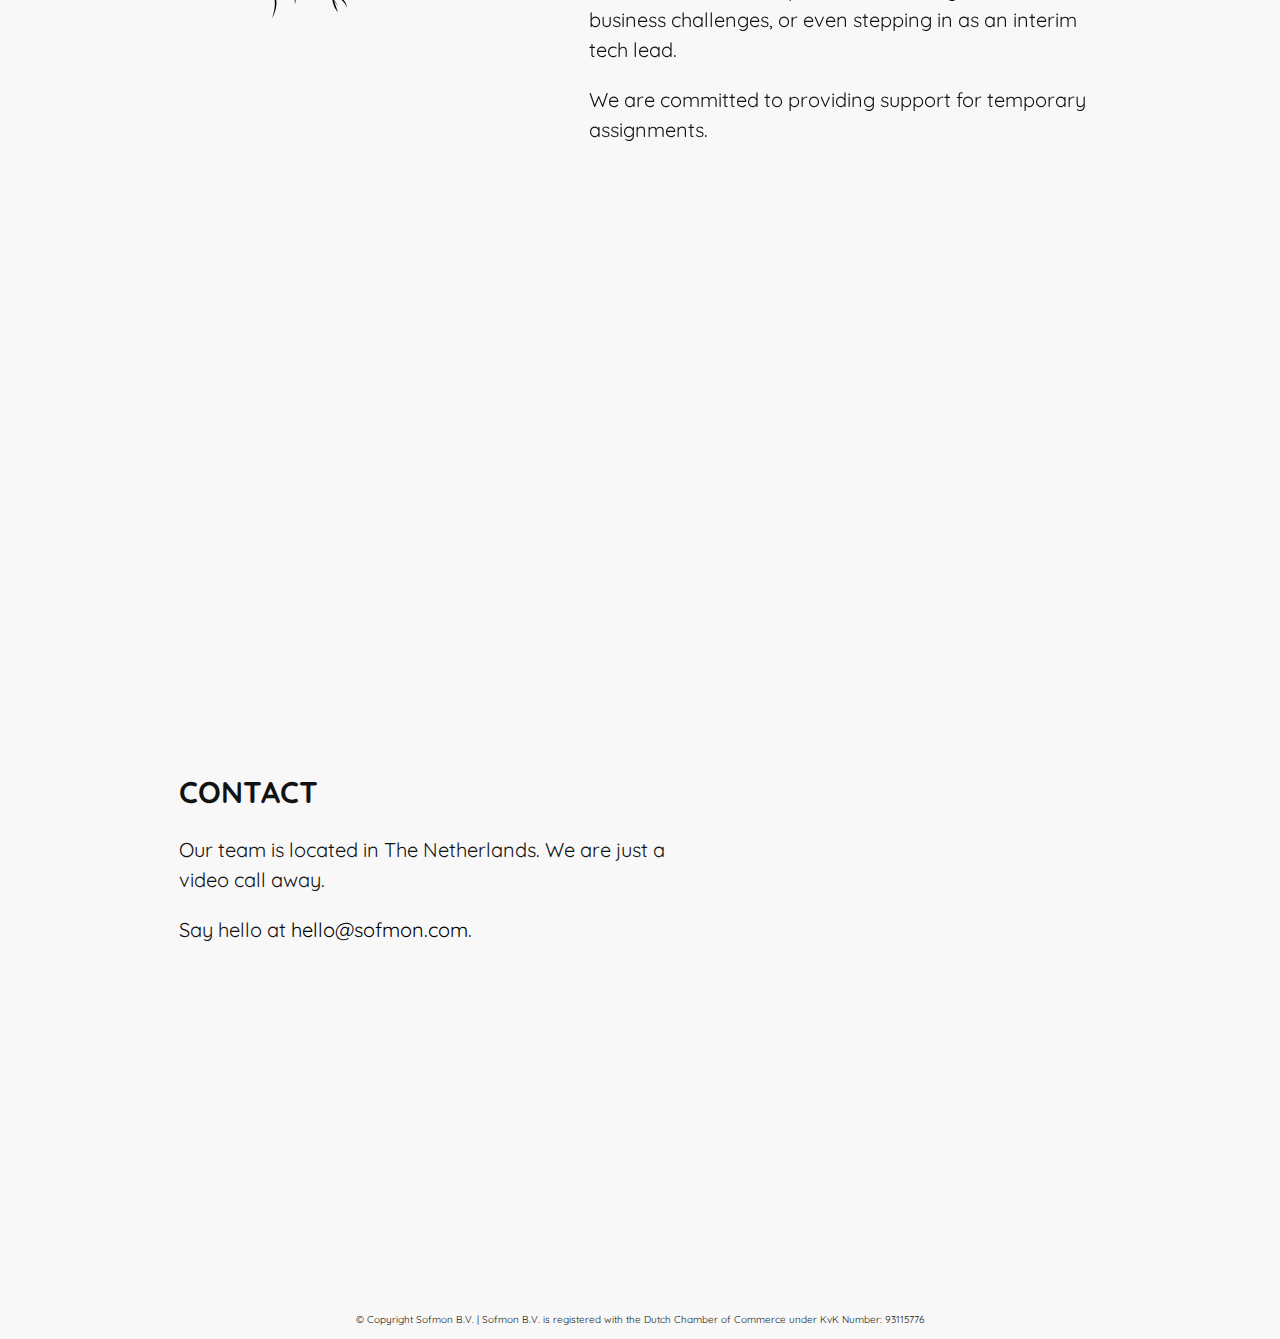
==== commit bb9441ec: "Better colors" ====
--- a/docs/index.html
+++ b/docs/index.html
@@ -13,7 +13,7 @@
   <style>
     .vborder {
         position: absolute;
-        background-color: white;
+        background-color: #f8f8f8;
     }
     .vtop, .vbottom {
         height: 3px;
@@ -95,19 +95,20 @@
     <div class="left">
       <h2>CONTACT</h2>
 
-      <p>Our team is located in The Netherlands and we are just a video call away.</p>
+      <p>Our team is located in The Netherlands. We are just a video call away.</p>
       <p>Say hello at <a href="mailto:hello@sofmon.com">hello@sofmon.com</a>.</p>
     </div>
   </section>
- 
+
   <script src="rellax/rellax.min.js"></script>
   <script>
     // Accepts any class name
     var rellax = new Rellax('.rellax', { center: true });
   </script>
-
 <footer>
   <p>&copy; Copyright Sofmon B.V. | Sofmon B.V. is registered with the Dutch Chamber of Commerce under KvK Number: 93115776</p>
+</footer>
+
 </body>
 
 </html>--- a/docs/main.css
+++ b/docs/main.css
@@ -9,7 +9,7 @@
   padding: 0;
   margin: 0;
   color: #121212;
-  background: #ffffff;
+  background: #f8f8f8;
 }
 
 h1 {
@@ -41,7 +41,7 @@
   top: 0px;
   white-space: nowrap;
   width: 100%;
-  background: #FFFFFFAA;
+  background: #f8f8f8AA;
 }
 
 nav ul {
@@ -82,7 +82,7 @@
   -webkit-transform: translate(-50%, -50%);
   transform: translate(-50%, -50%);
   width: 70vw;
-  background: #FFFFFFAA;
+  background: #f8f8f8AA;
 }
 
 .center {
@@ -93,7 +93,7 @@
   -webkit-transform: translate(-50%, -50%);
   transform: translate(-50%, -50%);
   width: 50vw;
-  background: #FFFFFFAA;
+  background: #f8f8f8AA;
 }
 
 .right {
@@ -104,7 +104,7 @@
   -webkit-transform: translate(-10%, -50%);
   transform: translate(-10%, -50%);
   width: 40vw;
-  background: #FFFFFFAA;
+  background: #f8f8f8AA;
 }
 
 .left {
@@ -115,7 +115,7 @@
   -webkit-transform: translate(-90%, -50%);
   transform: translate(-90%, -50%);
   width: 40vw;
-  background: #FFFFFFAA;
+  background: #f8f8f8AA;
 }
 
 .bg {
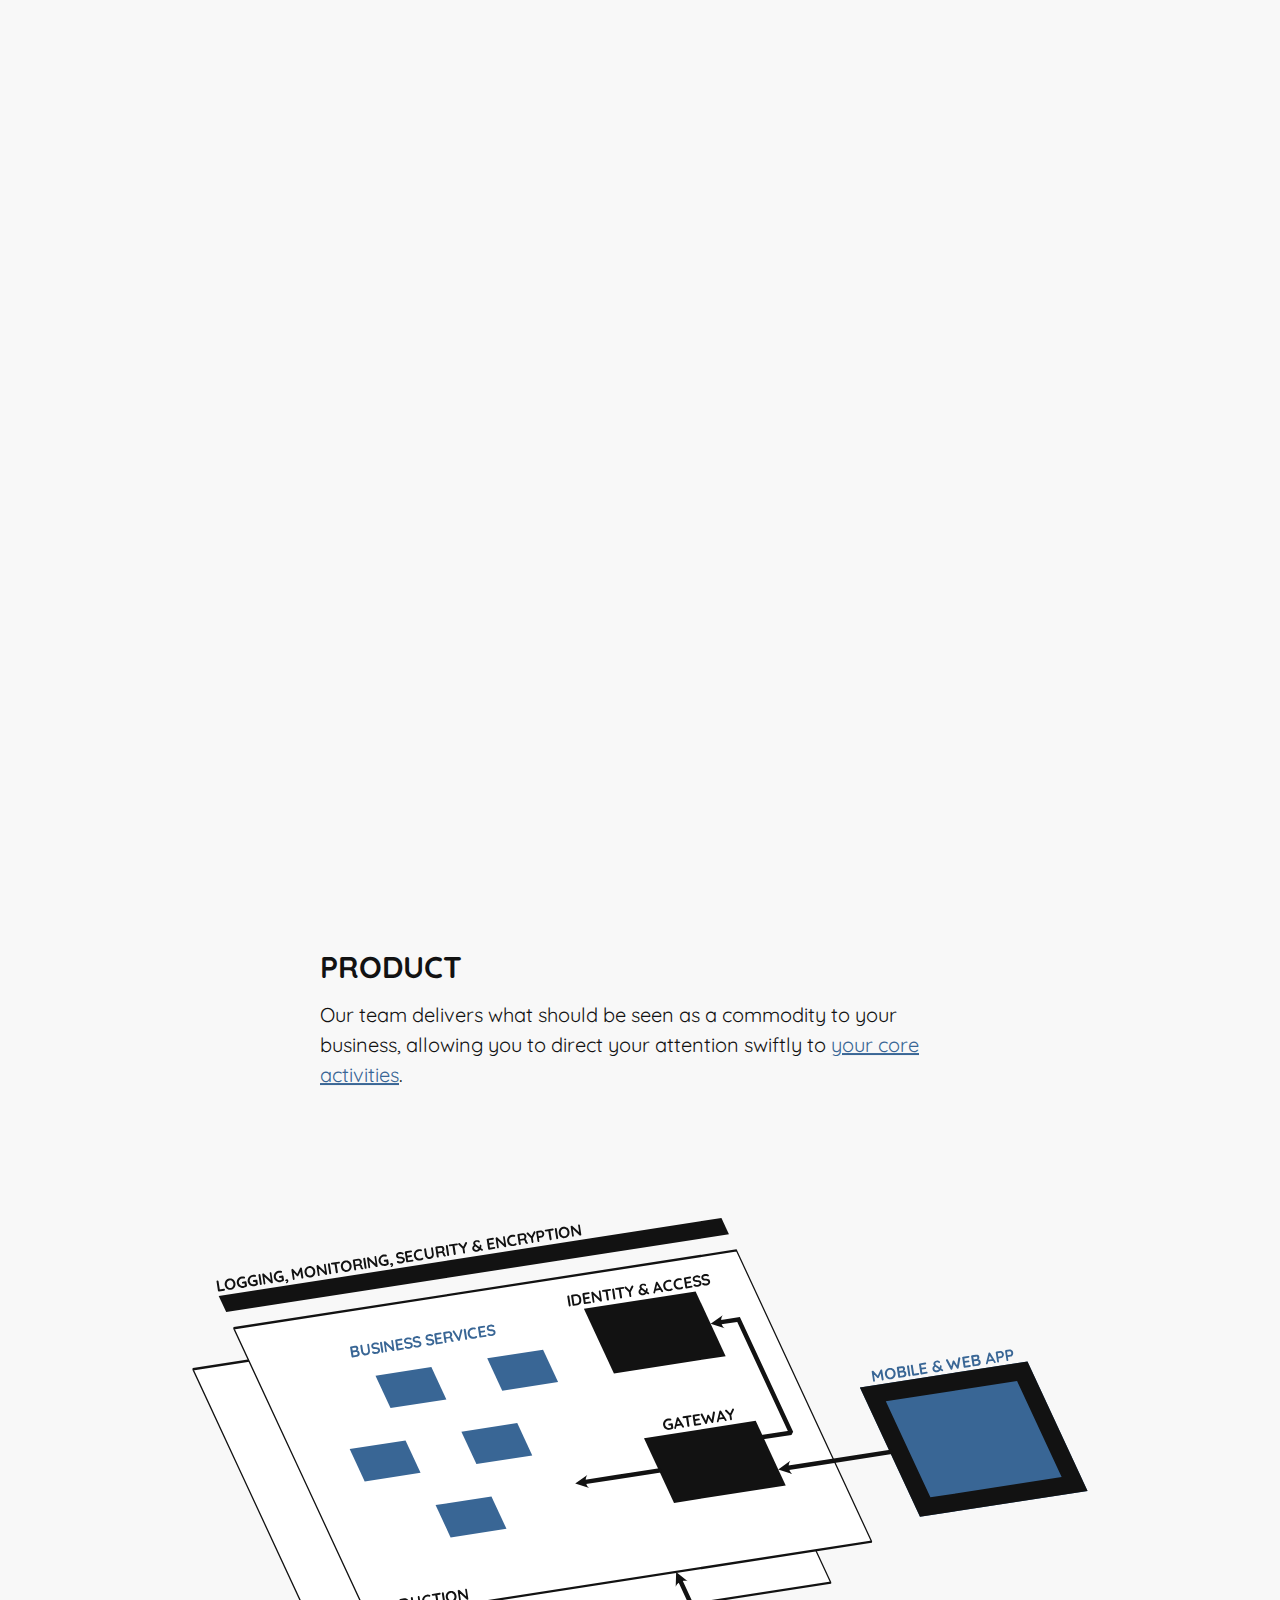
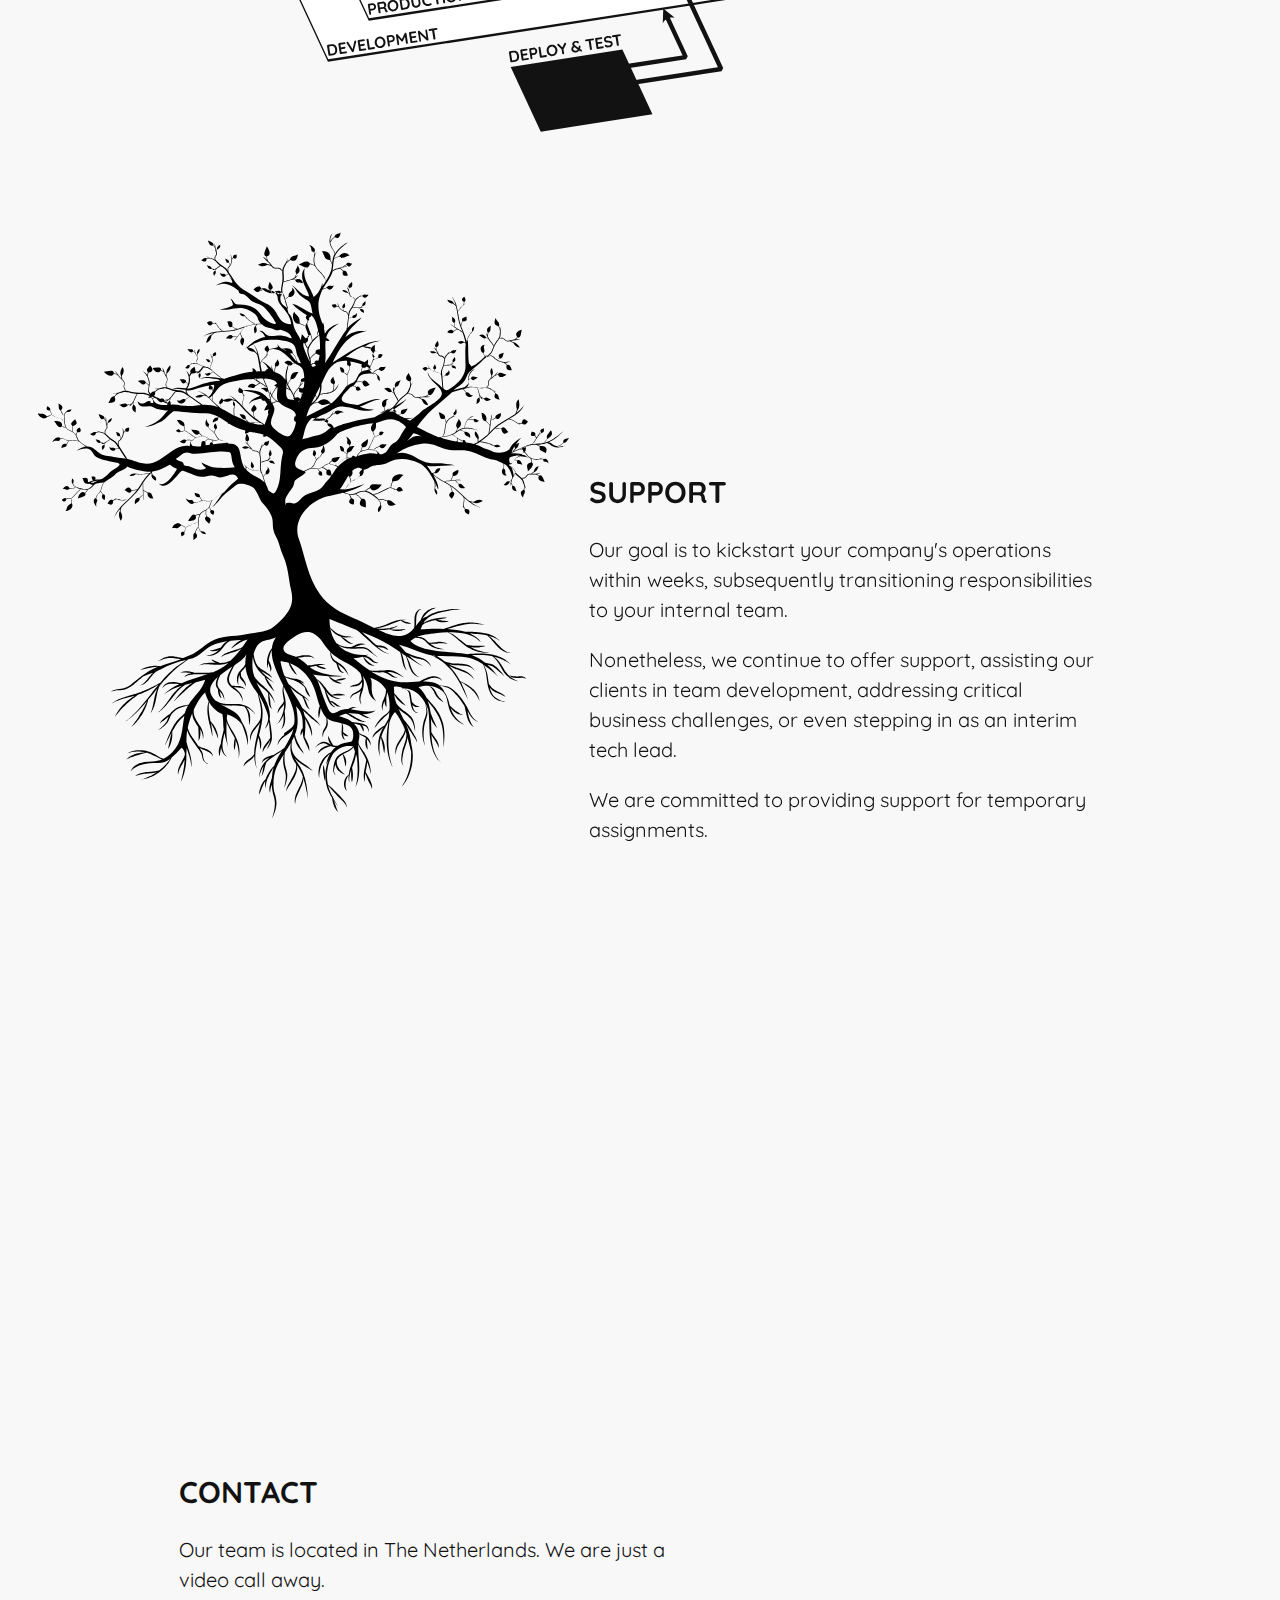
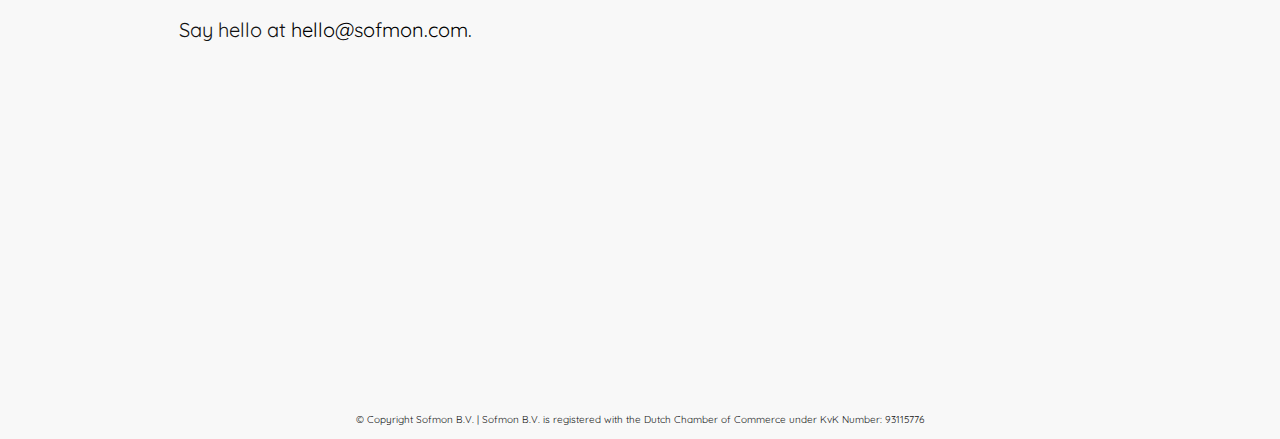
==== commit 5ae799de: "Remove ABOUT section" ====
--- a/docs/index.html
+++ b/docs/index.html
@@ -10,59 +10,15 @@
   <link rel="preconnect" href="https://fonts.googleapis.com">
   <link rel="preconnect" href="https://fonts.gstatic.com" crossorigin>
   <link href="https://fonts.googleapis.com/css2?family=Quicksand:wght@300&display=swap" rel="stylesheet">
-  <style>
-    .vborder {
-        position: absolute;
-        background-color: #f8f8f8;
-    }
-    .vtop, .vbottom {
-        height: 3px;
-        left: 0;
-        right: 0;
-    }
-    .vleft, .vright {
-        width: 3px;
-        top: 0;
-        bottom: 0;
-    }
-    .vtop { top: -1px; }
-    .vbottom { bottom: -1px; }
-    .vleft { left: -1px; }
-    .vright { right: -1px; }
-  </style>
 </head>
 
 <body>
   <section id="home">
     <div class="start" style="text-align: center;">
       <div style="position: relative; overflow: hidden; aspect-ratio: 1920/1080"><iframe src="https://share.synthesia.io/embeds/videos/47afa7d8-3240-45ff-8194-a4feb483b802" loading="lazy" title="Synthesia video player - Intro" allow="encrypted-media; fullscreen;" style="position: absolute; width: 100%; height: 100%; top: 0; left: 0; border: none; padding: 0; margin: 0; overflow:hidden;"></iframe></div>
-      <div class="vborder vtop"></div>
-      <div class="vborder vbottom"></div>
-      <div class="vborder vleft"></div>
-      <div class="vborder vright"></div>
     </div>
     <div class="arrow arrow-first"></div>
     <div class="arrow arrow-second"></div>
-  </section>
-  <section id="about">
-    <div class="bg rellax" data-rellax-speed="1" style="background-image: url('assets/about1.svg');"></div>
-    <div class="bg rellax" data-rellax-speed="5" style="background-image: url('assets/about2.svg');"></div>
-    <div class="bg rellax" data-rellax-speed="15" style="background-image: url('assets/about3.svg');"></div>
-    <div class="left">
-      <h2>ABOUT</h2>
-
-      <p>Sofmon was created on the belief that teams have immense potential to drive business success when they align
-        their focus beyond mere technical tasks.</p>
-
-      <p>Recognizing the tendency in the industry to narrowly prioritize technology, we see an opportunity to redefine
-        success by turning routine tasks into commodities.</p>
-
-      <p>At Sofmon, technology is leveraged as a strategic tool to fulfil our clients' ambitions, not as an end in
-        itself. This pragmatic approach enables us to unlock new possibilities for our clients, freeing them to pursue
-        their core
-        mission with renewed focus and clarity.
-      </p>
-    </div>
   </section>
   <section id="product">
     <div class="center">
--- a/docs/main.css
+++ b/docs/main.css
@@ -136,7 +136,7 @@
   font-size: 10px;
 }
 
-@media only screen and (max-width: 800px) {
+@media only screen and (max-width: 1000px) {
   nav {
     display: none;
   }
@@ -170,7 +170,7 @@
     -webkit-transform: translate(0, 0);
     transform: translate(0, 0);
     width: auto;
-    background: #FFFFFFCC;
+    background: #f8f8f8AA;
     padding: 10px;
   }
   .bg {
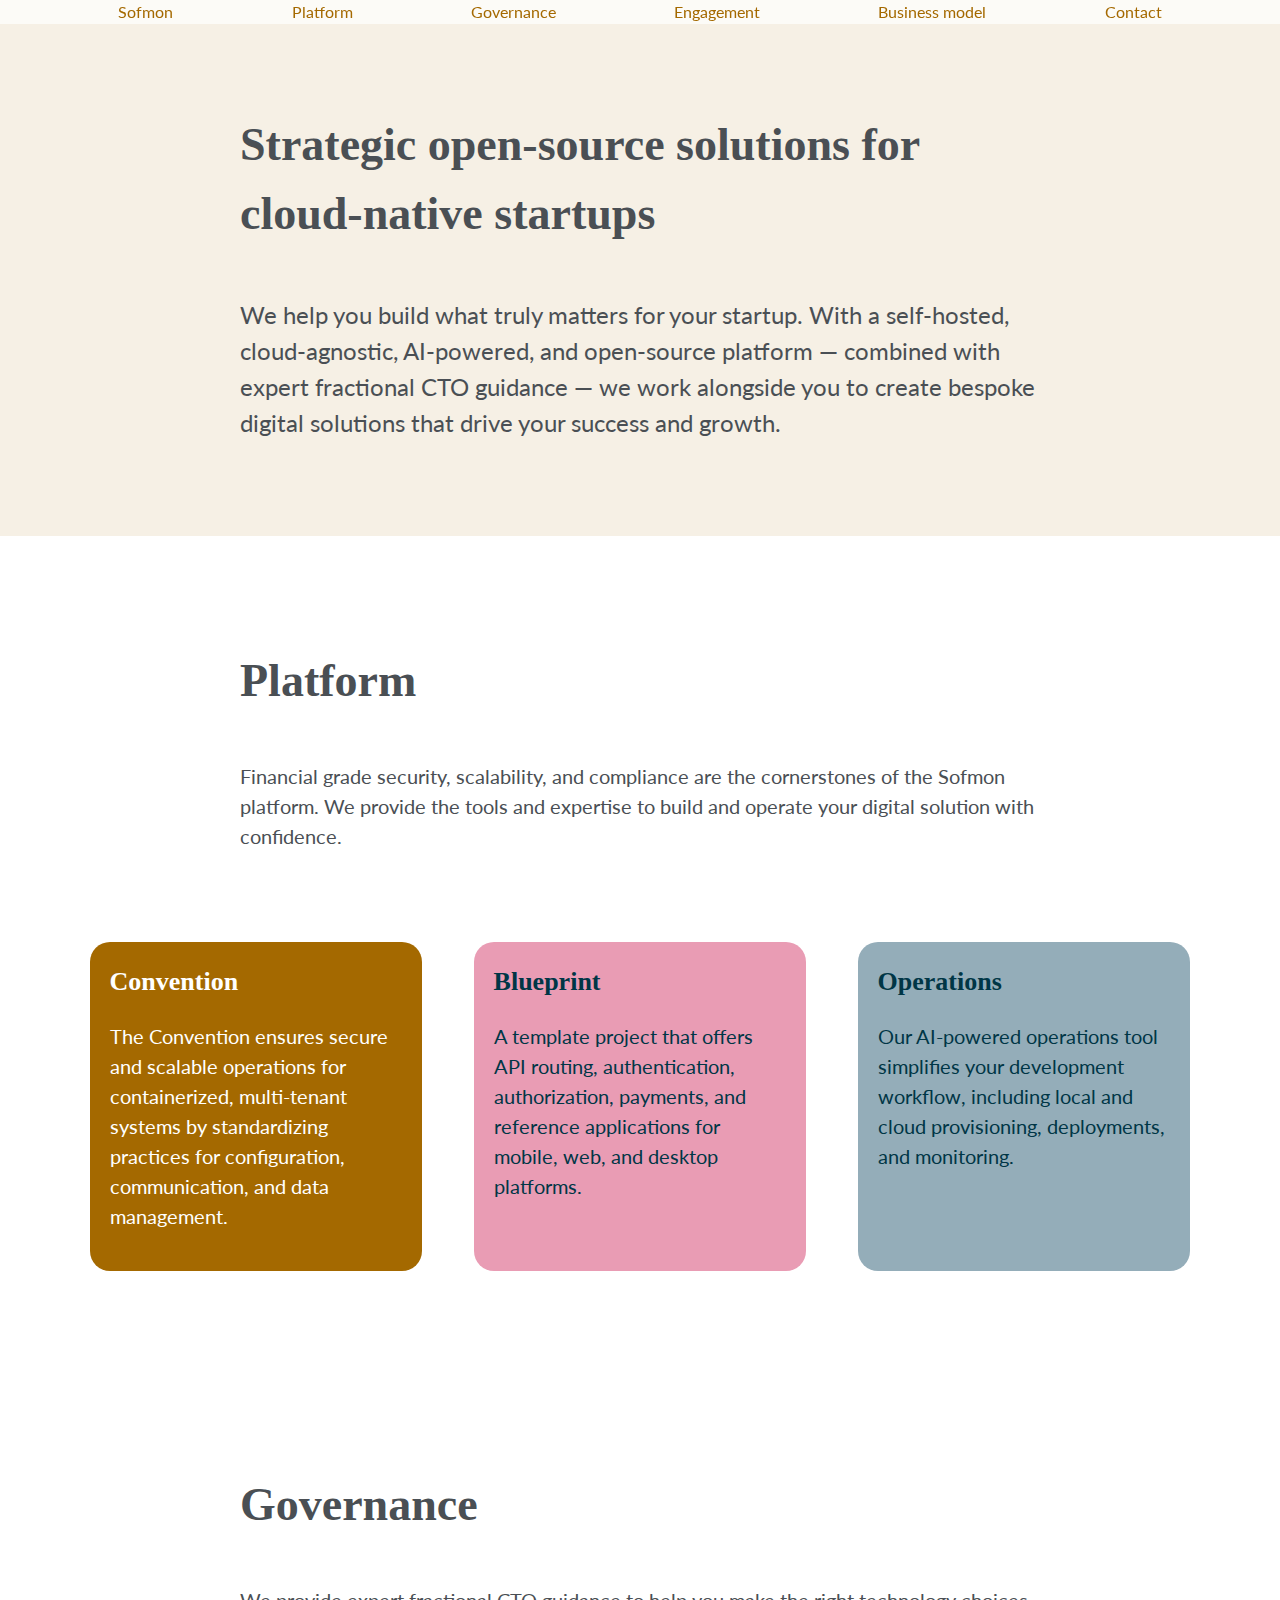
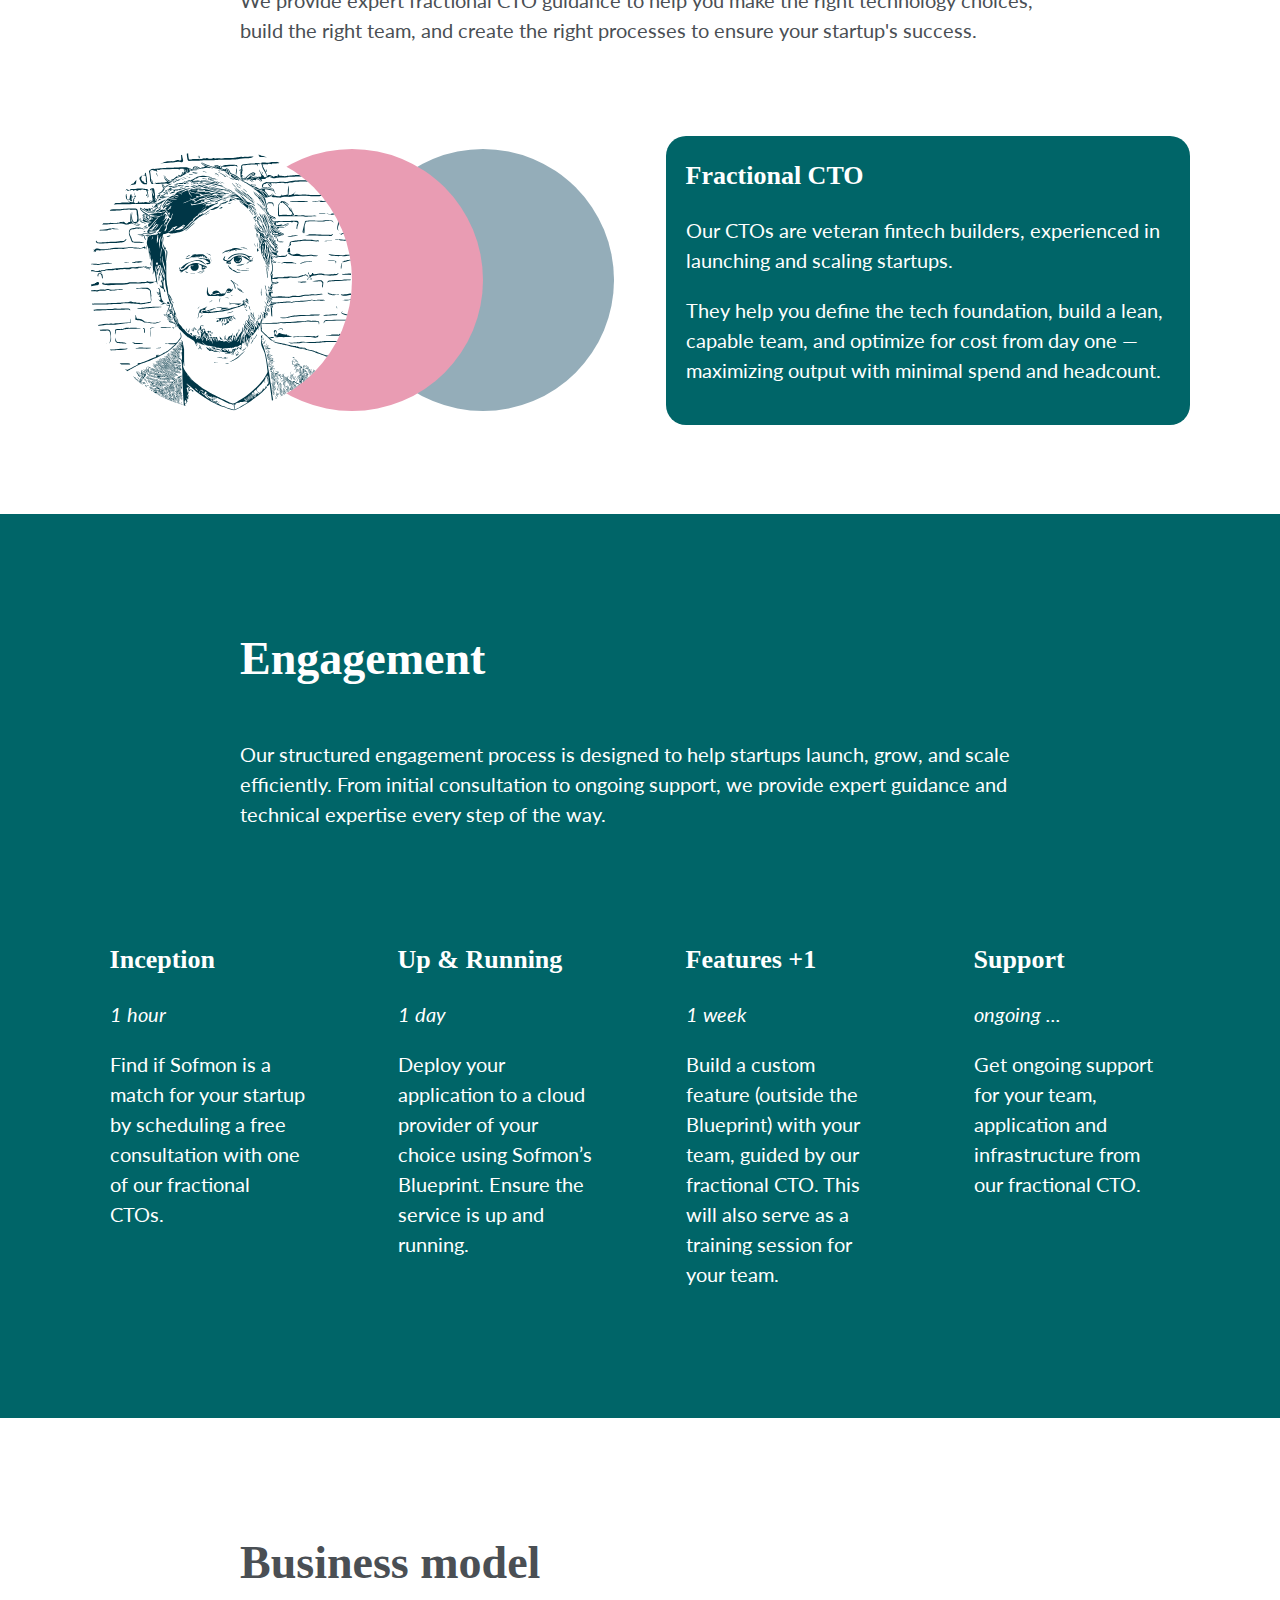
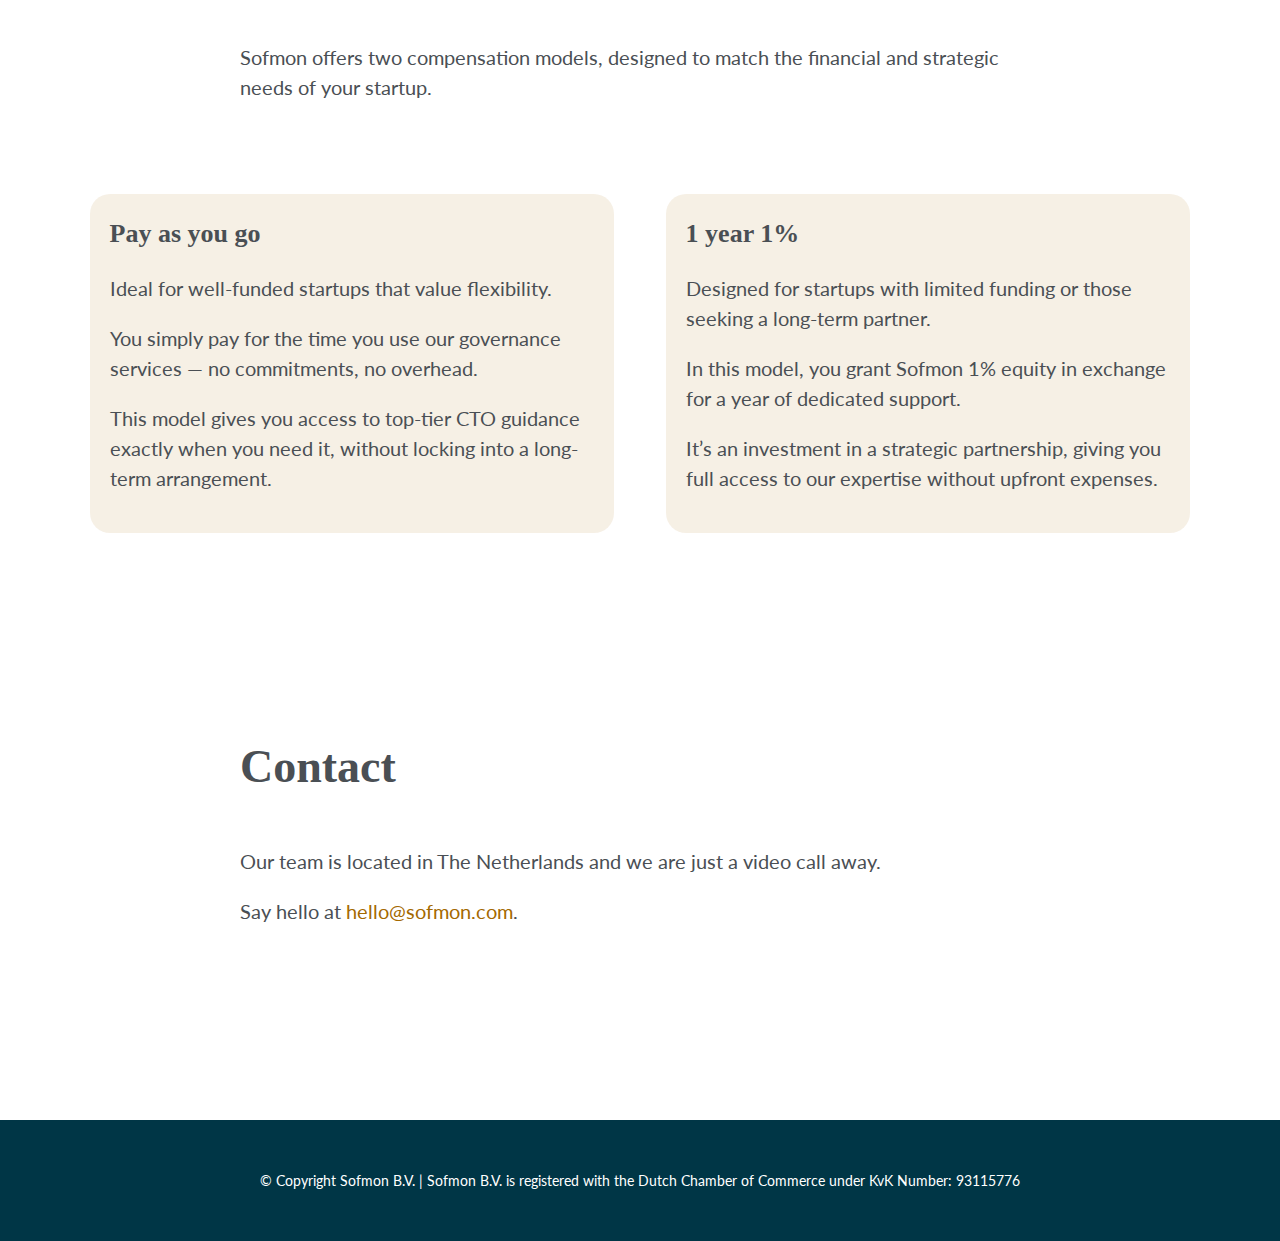
==== commit ce19a775: "new website" ====
--- a/docs/index.html
+++ b/docs/index.html
@@ -1,69 +1,217 @@
 <!DOCTYPE html>
-<html>
+<html lang="en">
 
 <head>
   <title>sofmon</title>
   <meta charset="utf-8" />
   <meta name="viewport" content="width=device-width, initial-scale=1" />
+  <meta name="description"
+    content="Strategic open-source solutions for cloud-native startups. We help you build what truly matters for your startup. With a self-hosted, cloud-agnostic, AI-powered, and open-source platform — combined with expert fractional CTO guidance — we work alongside you to create bespoke digital solutions that drive your success and growth." />
+  <meta name="keywords"
+    content="cloud-native, startups, self-hosted, cloud-agnostic, AI-powered, open-source, platform, fractional CTO, digital solutions, success, growth" />
+  <meta name="author" content="Sofmon B.V." />
+  <meta property="og:title" content="sofmon" />
+  <meta property="og:description"
+    content="Strategic open-source solutions for cloud-native startups. We help you build what truly matters for your startup. With a self-hosted, cloud-agnostic, AI-powered, and open-source platform — combined with expert fractional CTO guidance — we work alongside you to create bespoke digital solutions that drive your success and growth." />
+  <meta property="og:image" content="https://placehold.co/1200x630" />
+  <meta property="og:url" content="https://sofmon.com" />
+  <meta property="og:type" content="website" />
+  <meta property="og:site_name" content="sofmon" />
+  <meta name="twitter:card" content="summary_large_image" />
+  <meta name="twitter:title" content="sofmon" />
+  <meta name="twitter:description"
+    content="Strategic open-source solutions for cloud-native startups. We help you build what truly matters for your startup. With a self-hosted, cloud-agnostic, AI-powered, and open-source platform — combined with expert fractional CTO guidance — we work alongside you to create bespoke digital solutions that drive your success and growth." />
+  <meta name="twitter:image" content="https://placehold.co/1200x630" />
+  <meta name="twitter:site" content="@sofmon" />
+  <meta name="twitter:creator" content="@sofmon" />
+  <meta name="robots" content="index, follow" />
+  <meta name="googlebot" content="index, follow" />
   <link rel="icon" href="icon.png" />
   <link rel="stylesheet" href="main.css" />
   <link rel="preconnect" href="https://fonts.googleapis.com">
   <link rel="preconnect" href="https://fonts.gstatic.com" crossorigin>
-  <link href="https://fonts.googleapis.com/css2?family=Quicksand:wght@300&display=swap" rel="stylesheet">
+  <link href="https://fonts.googleapis.com/css2?family=Lato:wght@300&family=Georgia:wght@300&display=swap"
+    rel="stylesheet">
+  <!-- <link href="https://fonts.googleapis.com/css2?family=Bitter:ital,wght@0,100..900;1,100..900&family=Lato:ital,wght@0,100;0,300;0,400;0,700;0,900;1,100;1,300;1,400;1,700;1,900&display=swap" rel="stylesheet"> -->
 </head>
 
 <body>
-  <section id="home">
-    <div class="start" style="text-align: center;">
-      <div style="position: relative; overflow: hidden; aspect-ratio: 1920/1080"><iframe src="https://share.synthesia.io/embeds/videos/47afa7d8-3240-45ff-8194-a4feb483b802" loading="lazy" title="Synthesia video player - Intro" allow="encrypted-media; fullscreen;" style="position: absolute; width: 100%; height: 100%; top: 0; left: 0; border: none; padding: 0; margin: 0; overflow:hidden;"></iframe></div>
-    </div>
-    <div class="arrow arrow-first"></div>
-    <div class="arrow arrow-second"></div>
-  </section>
-  <section id="product">
-    <div class="center">
-      <div>
-        <h2>PRODUCT</h2>
-        Our team delivers what should be seen as a commodity to your business, allowing you to direct your attention
-        swiftly to <span style="color:#396695; text-decoration: underline;">your core activities</span>.
-      </div>
-      <div class="product-image">
-        <object class="rellax" data-rellax-speed="1" type="image/svg+xml" data="assets/product.svg"></object>
-      </div>
-    </div>
-  </section>
-  <section id="support">
-    <div class="bg rellax" data-rellax-speed="-2" style="background-image: url('assets/bizdevops.svg');"></div>
-    <div class="right">
-      <h2>SUPPORT</h2>
-
-      <p>Our goal is to kickstart your company's operations within weeks, subsequently transitioning responsibilities to
-        your internal team.</p>
-
-      <p>Nonetheless, we continue to offer support, assisting our clients in team development, addressing critical
-        business challenges, or even stepping in as an interim tech lead.</p>
-
-      <p>We are committed to providing support for temporary assignments.</p>
+  <section class="hero">
+    <!-- <h1>Sofmon</h1> -->
+    <div>
+      <div>
+        <h2>Strategic open-source solutions for cloud-native startups</h2>
+        <p style="font-size: 24px;">
+          We help you build what truly matters for your startup. With a self-hosted, cloud-agnostic, AI-powered, and
+          open-source platform — combined with expert fractional CTO guidance — we work alongside you to create bespoke
+          digital solutions that drive your success and growth.
+        </p>
+      </div>
+    </div>
+  </section>
+  <section id="platform">
+    <div>
+      <div>
+
+        <h2>Platform</h2>
+        <p>
+          Financial grade security, scalability, and compliance are the cornerstones of the Sofmon platform. We provide
+          the tools and expertise to build and operate your digital solution with confidence.
+        </p>
+      </div>
+    </div>
+    <div>
+      <div class="accent1">
+        <h3>Convention</h3>
+        <p>
+          The Convention ensures secure and scalable operations for containerized, multi-tenant systems by
+          standardizing practices for configuration, communication, and data management.
+        </p>
+      </div>
+      <div class="accent2">
+        <h3>Blueprint</h3>
+        <p>
+          A template project that offers API routing, authentication, authorization, payments, and reference
+          applications for mobile, web, and desktop platforms.
+        </p>
+      </div>
+      <div class="accent3">
+        <h3>Operations</h3>
+        <p>
+          Our AI-powered operations tool simplifies your development workflow, including local and cloud provisioning,
+          deployments, and monitoring.
+        </p>
+      </div>
+    </div>
+  </section>
+  <section id="governance">
+    <div>
+      <div>
+        <div>
+          <h2>Governance</h2>
+          <p>
+            We provide expert fractional CTO guidance to help you make the right technology choices, build the right
+            team, and create the right processes to ensure your startup's success.
+          </p>
+        </div>
+      </div>
+    </div>
+    <div>
+      <div style="background: url(cto.svg) no-repeat center/contain; min-height: 200px;">
+      </div>
+      <div class="accent4">
+        <h3>Fractional CTO</h3>
+        <p>
+          Our CTOs are veteran fintech builders, experienced in launching and scaling startups.
+        </p>
+        <p>
+          They help you define the tech foundation, build a lean, capable team, and optimize for cost from day one — maximizing output with minimal spend and headcount.
+        </p>
+      </div>
+    </div>
+  </section>
+  <section id="engagement" class="accent4">
+    <div>
+      <div>
+        <h2>Engagement</h2>
+        <p>
+          Our structured engagement process is designed to help startups launch, grow, and scale efficiently. From
+          initial consultation to ongoing support, we provide expert guidance and technical expertise every step of the
+          way.
+        </p>
+      </div>
+    </div>
+    <div>
+      <div>
+        <h3>Inception</h3>
+        <p><i>1 hour</i></p>
+        <p>
+          Find if Sofmon is a match for your startup by scheduling a free consultation with one of our fractional CTOs.
+        </p>
+      </div>
+      <div>
+        <h3>Up & Running</h3>
+        <p><i>1 day</i></p>
+        <p>
+          Deploy your application to a cloud provider of your choice using Sofmon’s Blueprint. Ensure the service is up
+          and running.
+        </p>
+      </div>
+      <div>
+        <h3>Features +1</h3>
+        <p><i>1 week</i></p>
+        <p>
+          Build a custom feature (outside the Blueprint) with your team, guided by our fractional CTO. This will also
+          serve as a training session for your team.
+        </p>
+      </div>
+      <div>
+        <h3>Support</h3>
+        <p><i>ongoing ...</i></p>
+        <p>
+          Get ongoing support for your team, application and infrastructure from our fractional CTO.
+        </p>
+      </div>
+    </div>
+  </section>
+  <section id="business">
+    <div>
+      <div>
+
+        <h2>Business model</h2>
+        <p>
+          Sofmon offers two compensation models, designed to match the financial and strategic needs of your startup.
+        </p>
+      </div>
+    </div>
+    <div>
+      <div class="accent1a">
+        <h3>Pay as you go</h3>
+        <p>
+          Ideal for well-funded startups that value flexibility.
+        </p>
+        <p>
+          You simply pay for the time you use our governance services — no commitments, no overhead.
+        </p>
+        <p>
+          This model gives you access to top-tier CTO guidance exactly when you need it, without locking into a long-term arrangement.
+        </p>
+      </div>
+      <div class="accent1a">
+        <h3>1 year 1%</h3>
+        <p>
+          Designed for startups with limited funding or those seeking a long-term partner.
+        </p>
+        <p>
+          In this model, you grant Sofmon 1% equity in exchange for a year of dedicated support.
+        </p>
+        <p>
+          It’s an investment in a strategic partnership, giving you full access to our expertise without upfront expenses.
+        </p>
+      </div>
     </div>
   </section>
   <section id="contact">
-    <div class="bg rellax" data-rellax-speed="10" style="background-image: url('assets/contact.svg');"></div>
-    <div class="left">
-      <h2>CONTACT</h2>
-
-      <p>Our team is located in The Netherlands. We are just a video call away.</p>
-      <p>Say hello at <a href="mailto:hello@sofmon.com">hello@sofmon.com</a>.</p>
-    </div>
-  </section>
-
-  <script src="rellax/rellax.min.js"></script>
-  <script>
-    // Accepts any class name
-    var rellax = new Rellax('.rellax', { center: true });
-  </script>
-<footer>
-  <p>&copy; Copyright Sofmon B.V. | Sofmon B.V. is registered with the Dutch Chamber of Commerce under KvK Number: 93115776</p>
-</footer>
+    <div>
+      <div>
+        <h2>Contact</h2>
+        <p>Our team is located in The Netherlands and we are just a video call away.</p>
+        <p>Say hello at <a href="mailto:hello@sofmon.com">hello@sofmon.com</a>.</p>
+      </div>
+    </div>
+  </section>
+  <nav>
+    <a href="#">Sofmon</a>
+    <a href="#platform">Platform</a>
+    <a href="#governance">Governance</a>
+    <a href="#engagement">Engagement</a>
+    <a href="#business">Business model</a>
+    <a href="#contact">Contact</a>
+  </nav>
+  <footer>
+    &copy; Copyright Sofmon B.V. | Sofmon B.V. is registered with the Dutch Chamber of Commerce under KvK Number:
+    93115776
+  </footer>
 
 </body>
 
--- a/docs/main.css
+++ b/docs/main.css
@@ -1,236 +1,212 @@
+
 html {
   scroll-behavior: smooth;
+  background-color: #ffffff;
+  margin: 0;
+  padding: 0;
 }
 
 body {
-  font-family: 'Quicksand', sans-serif;
+  height: 100%;
+  font-family: 'Lato', sans-serif;
   font-size: 20px;
   line-height: 1.5;
   padding: 0;
   margin: 0;
-  color: #121212;
-  background: #f8f8f8;
-}
-
-h1 {
-  color: #121212;
-  padding: 0;
-  margin: 0;
-  font-size: 66px;
-  line-height: 1;
-}
-
-h2, h3, h4 {
-  color: #121212;
-  padding: 0;
-  margin-bottom: 10px;
-}
-
-p {
-  padding: 0;
-  margin-bottom: 10px;
-}
-
-a {
-  color: #000000;
-  text-decoration: none;
+  color: rgb(74, 79, 84);
+  /* background-image: url('assets/sky-4.gif');
+  background-size: cover;
+  background-position: center;
+  background-repeat: no-repeat;
+  background-attachment: fixed; */
 }
 
 nav {
   position: fixed;
-  top: 0px;
-  white-space: nowrap;
-  width: 100%;
-  background: #f8f8f8AA;
-}
-
-nav ul {
-  list-style: none;
-  margin: 0;
-  padding-right: 20px;
-  float: right;
-}
-
-nav ul li {
-  float: left;
-  padding: 10px;
+  top: 0;
+  left: 0;
+  width: 100%;
+  display: flex;
+  justify-content: space-evenly;
+  backdrop-filter: blur(24px);
+  font-size: 16px;
+  background-color: rgba(255, 255, 255, 0.7);
+  /* color: rgb(192, 239, 247); */
+}
+
+ul {
+  list-style-type: disc; /* Removes bullet points */
+  padding: 0; /* Removes padding */
+  margin: 20px; /* Removes margin */
 }
 
 section {
-  /* fallback for older browsers */
-  height: 500px;
-  height: 100vh;
-  overflow: hidden;
   position: relative;
-}
-
-.product-image {
-  margin-top: 60px;
-  position: relative;
-  left: 50%;
-  -webkit-transform: translate(-50%, 0);
-  transform: translate(-50%, 0);
-  width: 70vw;
-  height: 70vh;
-}
-
-.start {
-  text-align: left;
-  position: absolute;
-  left: 50%;
-  top: 50%;
-  -webkit-transform: translate(-50%, -50%);
-  transform: translate(-50%, -50%);
-  width: 70vw;
-  background: #f8f8f8AA;
-}
-
-.center {
-  text-align: left;
-  position: absolute;
-  left: 50%;
-  top: 50%;
-  -webkit-transform: translate(-50%, -50%);
-  transform: translate(-50%, -50%);
-  width: 50vw;
-  background: #f8f8f8AA;
-}
-
-.right {
-  text-align: left;
-  position: absolute;
-  left: 50%;
-  top: 50%;
-  -webkit-transform: translate(-10%, -50%);
-  transform: translate(-10%, -50%);
-  width: 40vw;
-  background: #f8f8f8AA;
-}
-
-.left {
-  text-align: left;
-  position: absolute;
-  left: 50%;
-  top: 50%;
-  -webkit-transform: translate(-90%, -50%);
-  transform: translate(-90%, -50%);
-  width: 40vw;
-  background: #f8f8f8AA;
-}
-
-.bg {
-  position: absolute;
-  left: 0;
-  bottom: 0;
-  width: 100%;
-  height: 100%;
-  background-size: cover;
-  background-repeat: no-repeat;
-  background-position: center bottom;
-  background-attachment: fixed;
+  align-content: center;
+  padding: 5vw;
+  background: none;
+  z-index: 0;
+}
+
+section h1 {
+  font-family: "Georgia", serif;
+  text-align: center;
+  width: 100%;
+  font-size: 56px;
+  padding: 0;
+  padding-bottom: 2vw;
+  margin: 0;
+}
+
+section h2 {
+  font-family: "Georgia", serif;
+  /* text-align: center; */
+  width: 100%;
+  font-size: 46px;
+  padding: 0;
+  padding-bottom: 2vw;
+  margin: 0;
+  /* backdrop-filter: blur(24px); */
+  /*background-color: rgba(255, 255, 255, 0.2);*/
+  /* border-radius: 10px; */
+  /* border-bottom: 1px solid rgb(74, 79, 84); */
+}
+
+section h3 {
+  font-family: "Georgia", serif;
+  font-size: 26px;
+  padding: 0;
+  margin: 0;
+}
+
+section > div {
+  width: 100%;
+  max-width: 600px;
+  margin: auto;
+  display: flex;
+  max-width: 100%;
+  justify-content: space-evenly;
+}
+
+
+section > div > div {
+  width: 100%;
+  max-width: 800px;
+  float:left;
+  margin: 2vw;
+  /* backdrop-filter: blur(24px); */
+  border-radius: 20px;
+  padding: 20px;
+}
+
+a {
+  text-decoration: none;
+  color: rgb(164, 105, 0);
 }
 
 footer {
+  background-color: rgb(0, 54, 70);
+  /* color: rgb(192, 239, 247); */
+  color: #ffffff;
+  margin: 5vw 0 0 0;
+  padding: 50px;
+  font-size: 14px;
   text-align: center;
-  padding: 2px;
-  font-size: 10px;
-}
-
-@media only screen and (max-width: 1000px) {
+}
+
+.accent1 {
+  background-color: rgb(164, 105, 0);
+  color: rgb(255, 255, 255);
+}
+
+.accent2 {
+  background-color: rgb(233, 156, 180);
+  color: rgb(0, 54, 70);
+}
+
+.accent3 {
+  background-color: rgb(148, 173, 185);
+  color: rgb(0, 54, 70);
+}
+
+.accent4 {
+  background-color: rgb(0, 101, 104);
+  color: rgb(255, 255, 255);
+}
+
+.accent5 {
+  background-color: rgb(65, 5, 23);
+  color: rgb(255, 255, 255);
+}
+
+/* 
+.accent1:hover {
+  background-color: rgba(164, 105, 0, 0.8);
+}
+
+.accent2:hover {
+  background-color: rgba(233, 156, 180, 0.8);
+}
+
+.accent3:hover {
+  background-color: rgba(148, 173, 185, 0.8);
+}
+
+.accent4:hover {
+  background-color: rgba(0, 101, 104, 0.8);
+} */
+
+.hero {
+  padding: 2vw;
+  padding-top: 5vw;
+  background-color: rgba(164, 105, 0, 0.1);
+}
+
+.accent1a {
+  background-color: rgba(164, 105, 0, 0.1);
+}
+
+.accent4a {
+  background-color: rgba(148, 173, 185, 0.1);
+}
+
+.accent1b {
+  border: rgb(164, 105, 0) solid 2px;
+}
+
+.accent2b {
+  border: rgb(233, 156, 180) solid 2px;
+}
+
+.accent3b {
+  border: rgb(148, 173, 185) solid 2px;
+}
+
+.accent4b {
+  border: rgb(0, 101, 104) solid 2px;
+}
+
+.accent5b {
+  border: rgb(65, 5, 23) solid 2px;
+}
+
+
+@media (max-width: 1000px) {
+  /* section {
+    padding: 0;
+  } */
+  section > div {
+    display: block;
+    max-width: 100%;
+    justify-content: space-between;
+  } 
+  section > div > div{
+    width: auto;
+    max-width: 600px;
+    float: none;
+    margin: 50px auto;
+  }
   nav {
     display: none;
   }
-  .arrow {
-    display: none;
-  }
-  section {
-    /* fallback for older browsers */
-    height: auto;
-    height: auto;
-    overflow: visible;
-    position: relative;
-  }
-  h1 {
-    margin-top: 50px;
-  }
-  .product-image {
-    margin-top: 20px;
-    position: relative;
-    left: 0;
-    -webkit-transform: translate(0, 0);
-    transform: translate(0, 0);
-    width: auto;
-    height: auto;
-  }
-  .start, .center, .right, .left {
-    text-align: left;
-    position: relative;
-    left: 0;
-    top: 0;
-    -webkit-transform: translate(0, 0);
-    transform: translate(0, 0);
-    width: auto;
-    background: #f8f8f8AA;
-    padding: 10px;
-  }
-  .bg {
-    display: none;
-  }
-  footer {
-    text-align: left;
-    margin: 10px;
-  }
-}
-
-/* scroll arrow */
-
-.arrow {
-  opacity: 0;
-  position: absolute;
-  left: 50%;
-  top: 90%;
-  transform-origin: 50% 90%;
-  transform: translate3d(-50%, -90%, 0);
-}
-
-.arrow-first {
-  animation: arrow-movement 2s ease-in-out infinite;
-}
-
-.arrow-second {
-  animation: arrow-movement 2s 1s ease-in-out infinite;
-}
-
-.arrow:before, .arrow:after {
-  background: #414141;
-  content: '';
-  display: block;
-  height: 1px;
-  position: absolute;
-  top: 0;
-  left: 0;
-  width: 20px;
-}
-
-.arrow:before {
-  transform: rotate(45deg) translateX(-23%);
-  transform-origin: top left;
-}
-
-.arrow:after {
-  transform: rotate(-45deg) translateX(23%);
-  transform-origin: top right;
-}
-
-@keyframes arrow-movement {
-  0% {
-    opacity: 0;
-    top: 88%;
-  }
-  70% {
-    opacity: 1;
-  }
-  100% {
-    opacity: 0;
-  }
 }